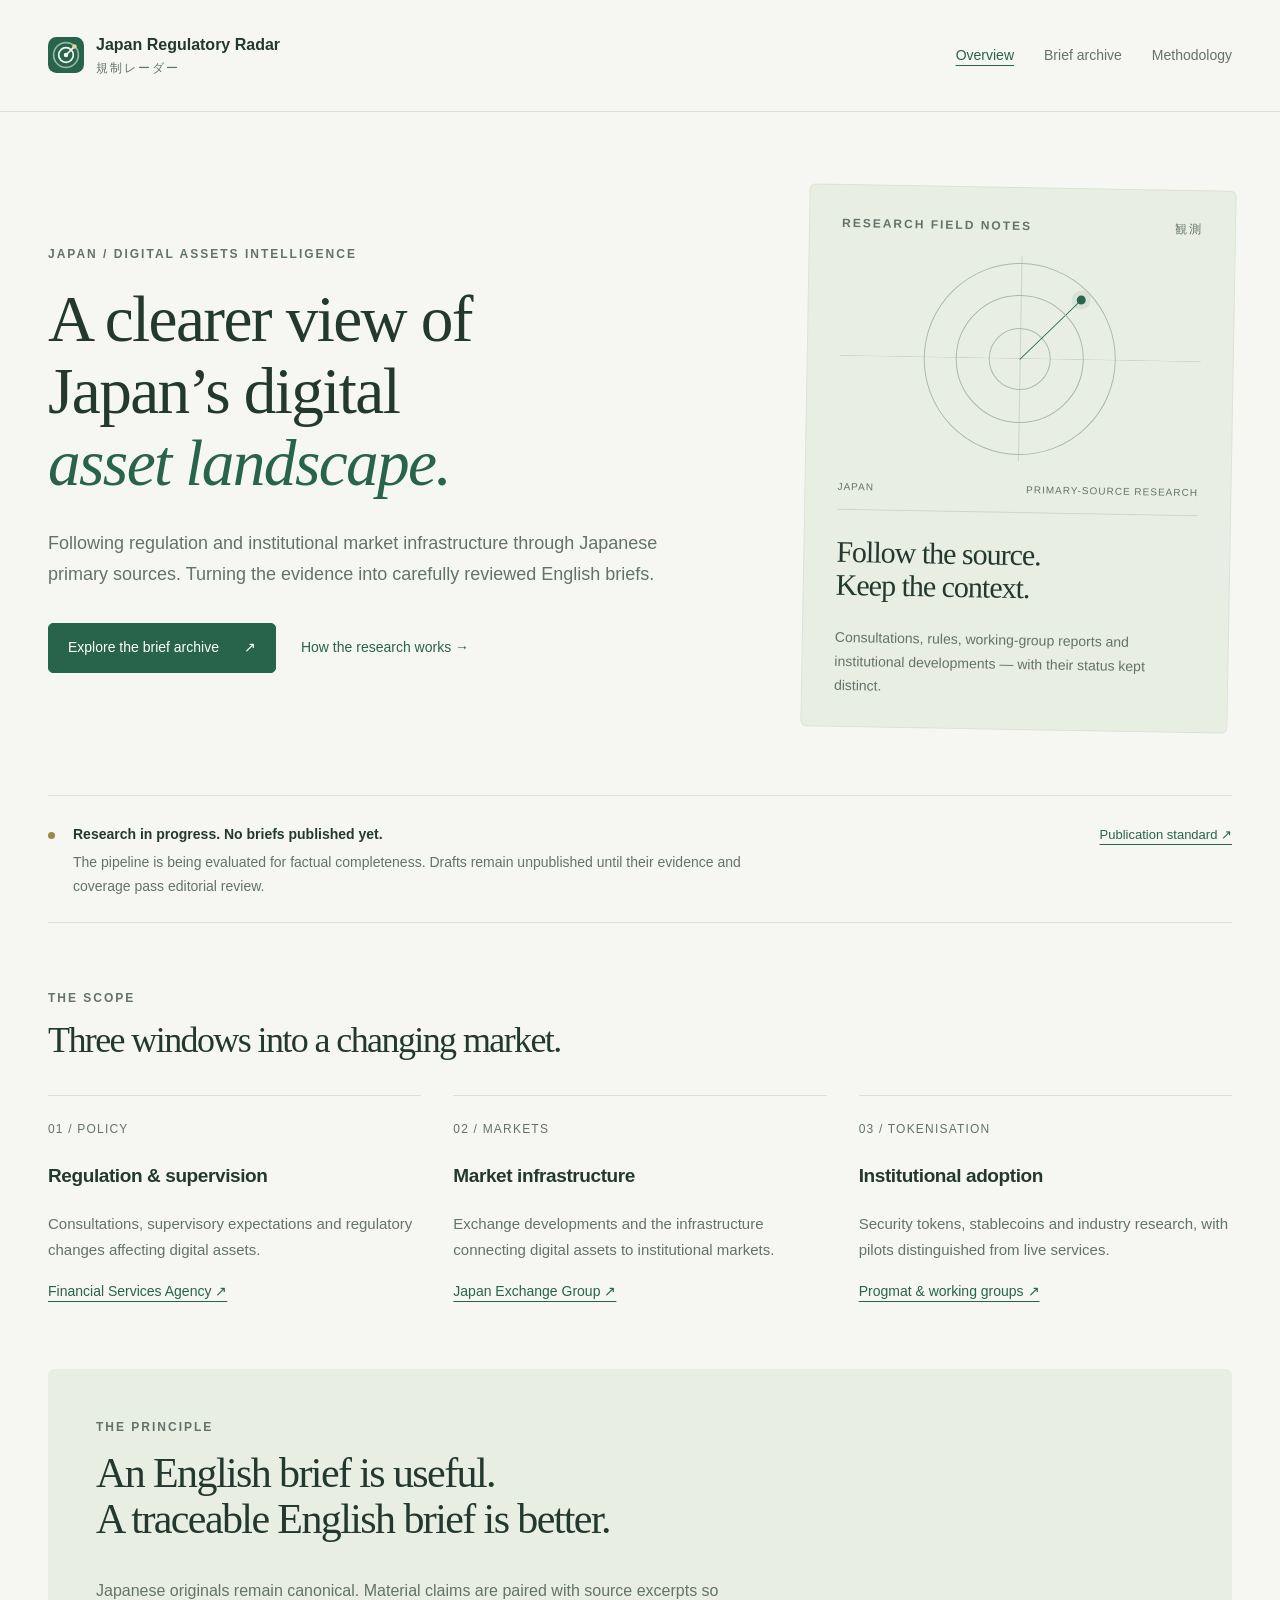
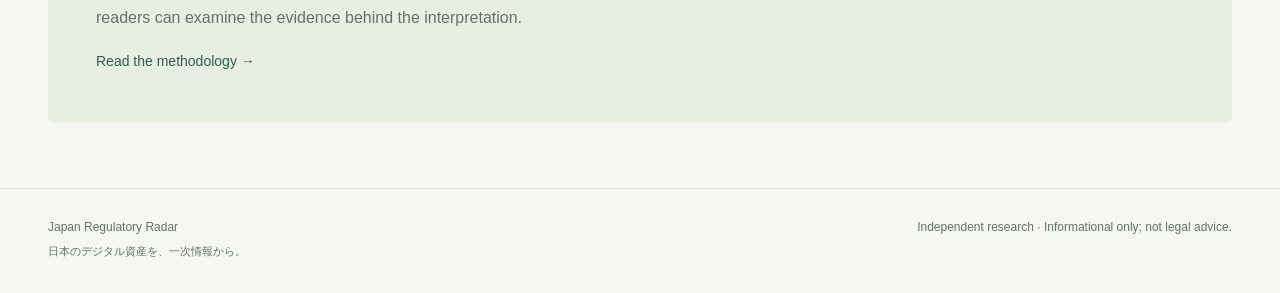
==== index.html @ 0a7ec7ed "Publish Japan Regulatory Radar reading site" ====
<!doctype html>
<html lang="en">
<head>
<meta charset="utf-8"><meta name="viewport" content="width=device-width,initial-scale=1">
<meta name="description" content="Japanese-first research on digital-assets regulation and institutional market infrastructure. English briefs grounded in primary-source evidence.">
<meta name="theme-color" content="#28634c">
<title>Japanese-first digital assets research · Japan Regulatory Radar</title>
<link rel="icon" type="image/svg+xml" href="assets/favicon.svg">
<link rel="stylesheet" href="assets/site.css">
</head>
<body>
<a class="skip" href="#main">Skip to content</a>
<header><a class="brand" href="index.html"><img src="assets/favicon.svg" width="36" height="36" alt=""><span>Japan Regulatory Radar<small>規制レーダー</small></span></a><nav aria-label="Main navigation"><a href="index.html" aria-current="page">Overview</a><a href="archive.html" >Brief archive</a><a href="methodology.html" >Methodology</a></nav></header>
<main id="main">
<section class="hero"><div><p class="eyebrow">Japan / Digital assets intelligence</p><h1>A clearer view of<br>Japan’s digital<br><em>asset landscape.</em></h1><p class="lede">Following regulation and institutional market infrastructure through Japanese primary sources. Turning the evidence into carefully reviewed English briefs.</p><div class="actions"><a class="button" href="archive.html">Explore the brief archive <span aria-hidden="true">↗</span></a><a class="text-link" href="methodology.html">How the research works →</a></div></div><aside class="field-note"><p class="eyebrow">Research field notes <span lang="ja">観測</span></p><div class="radar" aria-hidden="true"><span></span><i></i></div><div class="field-caption"><span>JAPAN</span><span>PRIMARY-SOURCE RESEARCH</span></div><h2>Follow the source.<br>Keep the context.</h2><p>Consultations, rules, working-group reports and institutional developments — with their status kept distinct.</p></aside></section>
<section class="publication-note"><span class="dot"></span><div><strong>Research in progress. No briefs published yet.</strong><p>The pipeline is being evaluated for factual completeness. Drafts remain unpublished until their evidence and coverage pass editorial review.</p></div><a href="methodology.html#review">Publication standard ↗</a></section>
<section class="coverage"><div class="section-title"><p class="eyebrow">The scope</p><h2>Three windows into a changing market.</h2></div><div class="columns"><article><span class="number">01 / POLICY</span><h3>Regulation & supervision</h3><p>Consultations, supervisory expectations and regulatory changes affecting digital assets.</p><a href="https://www.fsa.go.jp/news/index.html" rel="noreferrer">Financial Services Agency ↗</a></article><article><span class="number">02 / MARKETS</span><h3>Market infrastructure</h3><p>Exchange developments and the infrastructure connecting digital assets to institutional markets.</p><a href="https://www.jpx.co.jp/corporate/news/news-releases/static-archives-00.html" rel="noreferrer">Japan Exchange Group ↗</a></article><article><span class="number">03 / TOKENISATION</span><h3>Institutional adoption</h3><p>Security tokens, stablecoins and industry research, with pilots distinguished from live services.</p><a href="https://progmat.co.jp/report/" rel="noreferrer">Progmat & working groups ↗</a></article></div></section>
<section class="closing"><p class="eyebrow">The principle</p><h2>An English brief is useful.<br>A traceable English brief is better.</h2><p>Japanese originals remain canonical. Material claims are paired with source excerpts so readers can examine the evidence behind the interpretation.</p><a class="text-link" href="methodology.html">Read the methodology →</a></section>
</main>
<footer><span>Japan Regulatory Radar <span class="footer-jp" lang="ja">日本のデジタル資産を、一次情報から。</span></span><span>Independent research · Informational only; not legal advice.</span></footer>
</body></html>
---- assets/site.css ----
:root{--ink:#23392f;--muted:#637369;--green:#28634c;--paper:#f6f7f3;--line:#d9e0d5;--serif:Georgia,'Times New Roman',serif}*{box-sizing:border-box}html{scroll-behavior:smooth}body{margin:0;background:var(--paper);color:var(--ink);font:16px/1.7 -apple-system,BlinkMacSystemFont,'Segoe UI',sans-serif}a{color:var(--green);text-underline-offset:5px}a:focus-visible{outline:2px solid var(--green);outline-offset:6px}header,main,footer{max-width:1280px;margin:auto;padding-left:48px;padding-right:48px}header{display:flex;justify-content:space-between;align-items:center;min-height:112px;border-bottom:1px solid var(--line);gap:30px}.brand{display:flex;align-items:center;gap:12px;font-size:16px;font-weight:650;text-decoration:none;color:var(--ink);line-height:1.3}.brand small{display:block;font-size:12px;font-weight:400;letter-spacing:2px;margin-top:5px;color:var(--muted)}nav{display:flex;gap:30px}nav a{font-size:14px;text-decoration:none;color:var(--muted)}nav a[aria-current=page]{color:var(--green);text-decoration:underline}h1,h2,h3,p{margin-top:0}h1,h2{font-family:var(--serif);font-weight:400;letter-spacing:-1.6px;line-height:1.1}h1{font-size:clamp(42px,5.1vw,68px);margin:20px 0 28px}h1 em{color:var(--green);font-weight:400}h2{font-size:36px}h3{font-size:19px;font-weight:550;letter-spacing:-.4px}.eyebrow{font-size:12px;letter-spacing:2px;text-transform:uppercase;color:var(--muted);font-weight:550}.hero{display:grid;grid-template-columns:1.6fr 1fr;gap:75px;padding:75px 0 65px;align-items:center}.lede{font-size:18px;line-height:1.75;color:var(--muted);max-width:620px}.actions{display:flex;align-items:center;gap:25px;margin-top:32px;flex-wrap:wrap}.button{display:inline-flex;gap:25px;padding:12px 19px;border:1px solid var(--green);background:var(--green);color:#fff;text-decoration:none;border-radius:5px;font-size:14px}.button:hover{background:#1e513d}.text-link{font-size:14px;text-decoration:none}.text-link:hover{text-decoration:underline}.secondary{background:transparent;color:var(--green)}.secondary:hover{background:#e7eee3}.field-note{background:#e9eee3;padding:28px 32px;border:1px solid #dce3d4;border-radius:6px;transform:rotate(1deg)}.field-note>.eyebrow{display:flex;justify-content:space-between}.field-note h2{font-size:30px;letter-spacing:-1px;margin-top:25px}.field-note p:last-child{font-size:14px;color:var(--muted);margin:0}.radar{height:205px;position:relative;background:linear-gradient(90deg,transparent 49.7%,#cbd6c3 50%,transparent 50.3%),linear-gradient(transparent 49.7%,#cbd6c3 50%,transparent 50.3%);margin:20px 0}.radar:before,.radar:after,.radar span{content:'';position:absolute;top:50%;left:50%;border:1px solid #aabca1;border-radius:50%;transform:translate(-50%,-50%);width:190px;height:190px}.radar:after{width:126px;height:126px}.radar span{width:62px;height:62px}.radar i{position:absolute;top:50%;left:50%;width:90px;height:1px;background:var(--green);transform-origin:left;transform:rotate(-45deg)}.radar i:after{content:'';position:absolute;right:0;top:-4px;width:9px;height:9px;border-radius:50%;background:var(--green);box-shadow:0 0 0 5px #28634c15}.field-caption{display:flex;justify-content:space-between;font-size:10px;letter-spacing:1px;color:var(--muted);border-bottom:1px solid #cdd8c5;padding-bottom:14px}.publication-note{border-top:1px solid var(--line);border-bottom:1px solid var(--line);padding:24px 0;display:flex;align-items:baseline;gap:18px}.dot{width:7px;height:7px;background:#9f874a;border-radius:50%;flex-shrink:0}.publication-note strong{font-size:14px;font-weight:550}.publication-note p{font-size:14px;color:var(--muted);margin:4px 0 0;max-width:700px}.publication-note a{font-size:13px;white-space:nowrap;margin-left:auto}.coverage{padding:65px 0}.section-title h2{margin-bottom:35px}.columns{display:grid;grid-template-columns:repeat(3,1fr);gap:32px}.columns article{border-top:1px solid var(--line);padding-top:23px}.number{font-size:12px;color:var(--muted);letter-spacing:1.2px;display:block;margin-bottom:20px}.columns p{color:var(--muted);font-size:15px}.columns a{font-size:14px}.closing{background:#e9eee3;border-radius:6px;padding:48px;margin-bottom:65px}.closing h2{font-size:42px}.closing p:not(.eyebrow){max-width:640px;color:var(--muted)}footer{border-top:1px solid var(--line);padding-top:28px;padding-bottom:32px;display:flex;justify-content:space-between;gap:25px;font-size:12px;color:var(--muted)}.footer-jp{display:block;font-size:11px;margin-top:5px}.page-intro{padding:65px 0 40px}.page-intro>.text-link:first-child{display:block;margin-bottom:28px}.page-intro h1{max-width:920px}.empty{margin:0 0 80px;padding:65px 40px;text-align:center;border:1px solid var(--line);border-radius:6px;background:#eef2e9}.empty p:not(.eyebrow){max-width:620px;margin:0 auto 20px;color:var(--muted)}.empty-mark{font-size:48px;color:var(--green);display:block;margin-bottom:20px}.empty .button{margin-top:12px}.method-layout{display:grid;grid-template-columns:240px 1fr;gap:65px;margin-bottom:80px}.method-layout aside{border-top:1px solid var(--line);padding-top:24px}.method-layout nav{display:grid;gap:15px}.prose{max-width:760px;color:var(--ink)}.prose section{padding:30px 0;border-top:1px solid var(--line);scroll-margin-top:25px}.prose h2{font-size:32px}.prose p,.prose li{color:#56665c}.brief{margin-bottom:70px}.brief h2{margin-top:35px}.brief-title{font-size:clamp(36px,4vw,54px)}.citation blockquote{margin:15px 0;padding:15px 20px;background:#edf1e8;border-left:2px solid #94aa86;overflow-wrap:anywhere}.citation-meta{font-size:13px}.brief-list{margin-bottom:70px;max-width:850px}.brief-list article{padding:30px 0;border-top:1px solid var(--line)}.brief-list a{text-decoration:none}.brief-list a:hover{text-decoration:underline}.brief-list h2{font-size:30px}.skip{position:absolute;left:-9999px}.skip:focus{left:15px;top:15px;background:white;padding:10px;z-index:5}@media(max-width:900px){header,main,footer{padding-left:28px;padding-right:28px}.hero{gap:35px}.field-note{padding:24px}.actions{gap:18px}.method-layout{grid-template-columns:190px 1fr;gap:30px}nav{gap:20px}.publication-note{flex-wrap:wrap}.publication-note a{margin-left:25px}}@media(max-width:640px){header{padding-top:22px;padding-bottom:20px;align-items:flex-start;flex-direction:column;gap:22px}header,main,footer{padding-left:22px;padding-right:22px}.hero{grid-template-columns:1fr;padding-top:42px;gap:36px}.hero h1{font-size:48px}.field-note{transform:none;max-width:420px;width:100%;margin:auto}.radar{height:180px}.radar:before{width:165px;height:165px}.columns{grid-template-columns:1fr;gap:30px}.coverage{padding:45px 0}.closing{padding:30px 24px}.closing h2{font-size:34px}.method-layout{grid-template-columns:1fr;gap:20px}.method-layout aside{padding-bottom:15px}.empty{padding:36px 24px}.empty h2{font-size:32px}.page-intro{padding-top:42px}footer{flex-direction:column;gap:18px}.publication-note>div{flex:1;min-width:220px}.publication-note a{margin-left:25px}.lede{font-size:17px}}@media(prefers-reduced-motion:reduce){html{scroll-behavior:auto}}
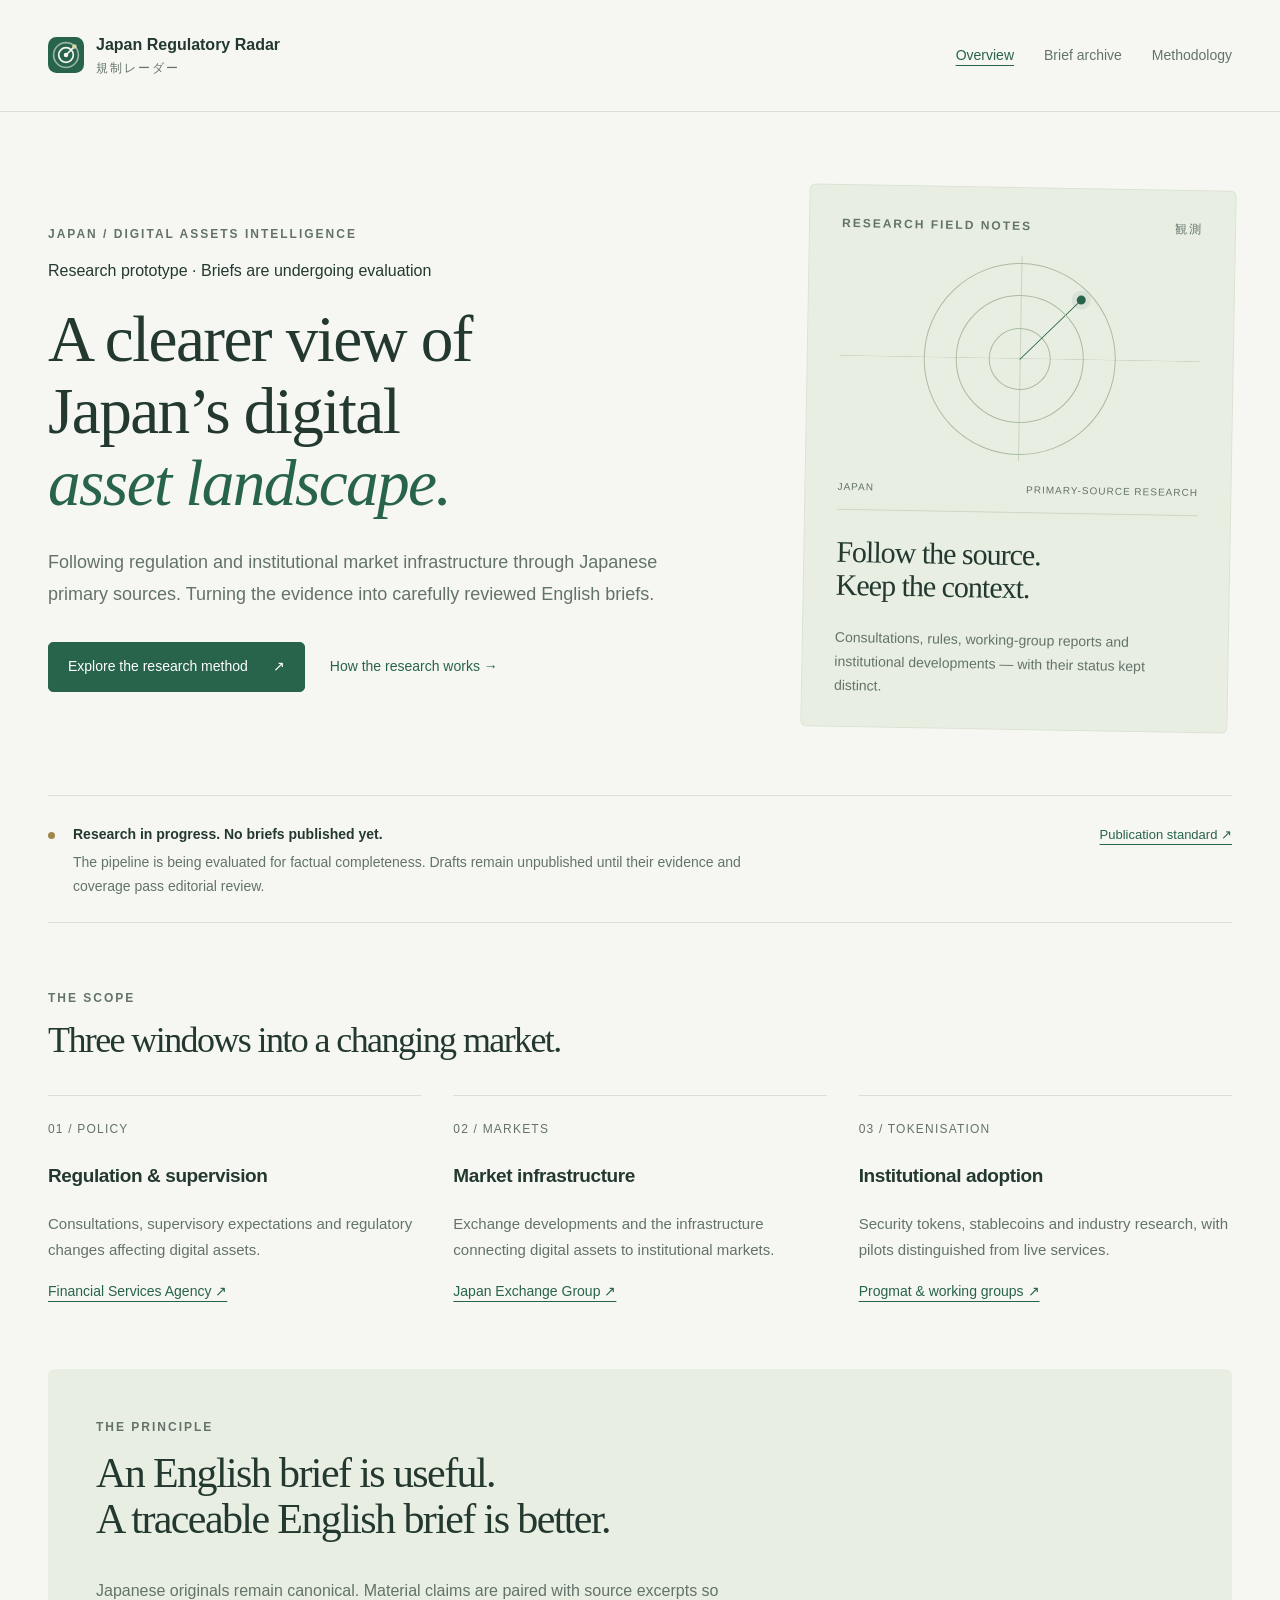
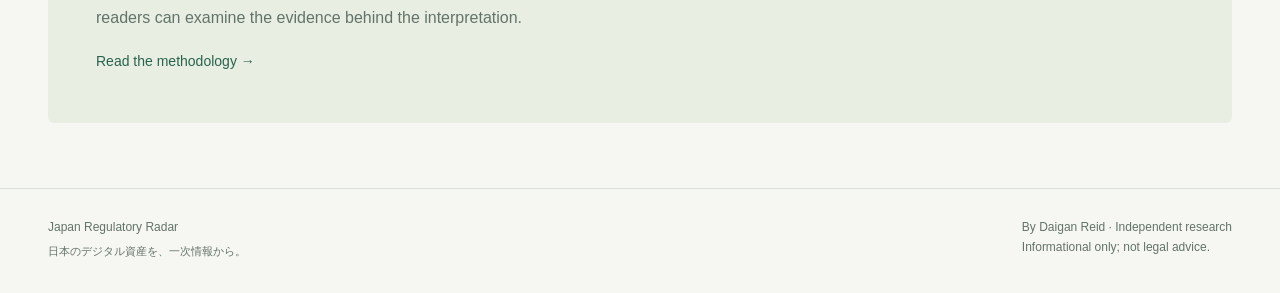
==== commit e92cce1e: "Clarify publication safeguards and research prototype status" ====
--- a/index.html
+++ b/index.html
@@ -12,10 +12,10 @@
 <a class="skip" href="#main">Skip to content</a>
 <header><a class="brand" href="index.html"><img src="assets/favicon.svg" width="36" height="36" alt=""><span>Japan Regulatory Radar<small>規制レーダー</small></span></a><nav aria-label="Main navigation"><a href="index.html" aria-current="page">Overview</a><a href="archive.html" >Brief archive</a><a href="methodology.html" >Methodology</a></nav></header>
 <main id="main">
-<section class="hero"><div><p class="eyebrow">Japan / Digital assets intelligence</p><h1>A clearer view of<br>Japan’s digital<br><em>asset landscape.</em></h1><p class="lede">Following regulation and institutional market infrastructure through Japanese primary sources. Turning the evidence into carefully reviewed English briefs.</p><div class="actions"><a class="button" href="archive.html">Explore the brief archive <span aria-hidden="true">↗</span></a><a class="text-link" href="methodology.html">How the research works →</a></div></div><aside class="field-note"><p class="eyebrow">Research field notes <span lang="ja">観測</span></p><div class="radar" aria-hidden="true"><span></span><i></i></div><div class="field-caption"><span>JAPAN</span><span>PRIMARY-SOURCE RESEARCH</span></div><h2>Follow the source.<br>Keep the context.</h2><p>Consultations, rules, working-group reports and institutional developments — with their status kept distinct.</p></aside></section>
+<section class="hero"><div><p class="eyebrow">Japan / Digital assets intelligence</p><p class="publication-status">Research prototype · Briefs are undergoing evaluation</p><h1>A clearer view of<br>Japan’s digital<br><em>asset landscape.</em></h1><p class="lede">Following regulation and institutional market infrastructure through Japanese primary sources. Turning the evidence into carefully reviewed English briefs.</p><div class="actions"><a class="button" href="methodology.html">Explore the research method <span aria-hidden="true">↗</span></a><a class="text-link" href="methodology.html">How the research works →</a></div></div><aside class="field-note"><p class="eyebrow">Research field notes <span lang="ja">観測</span></p><div class="radar" aria-hidden="true"><span></span><i></i></div><div class="field-caption"><span>JAPAN</span><span>PRIMARY-SOURCE RESEARCH</span></div><h2>Follow the source.<br>Keep the context.</h2><p>Consultations, rules, working-group reports and institutional developments — with their status kept distinct.</p></aside></section>
 <section class="publication-note"><span class="dot"></span><div><strong>Research in progress. No briefs published yet.</strong><p>The pipeline is being evaluated for factual completeness. Drafts remain unpublished until their evidence and coverage pass editorial review.</p></div><a href="methodology.html#review">Publication standard ↗</a></section>
 <section class="coverage"><div class="section-title"><p class="eyebrow">The scope</p><h2>Three windows into a changing market.</h2></div><div class="columns"><article><span class="number">01 / POLICY</span><h3>Regulation & supervision</h3><p>Consultations, supervisory expectations and regulatory changes affecting digital assets.</p><a href="https://www.fsa.go.jp/news/index.html" rel="noreferrer">Financial Services Agency ↗</a></article><article><span class="number">02 / MARKETS</span><h3>Market infrastructure</h3><p>Exchange developments and the infrastructure connecting digital assets to institutional markets.</p><a href="https://www.jpx.co.jp/corporate/news/news-releases/static-archives-00.html" rel="noreferrer">Japan Exchange Group ↗</a></article><article><span class="number">03 / TOKENISATION</span><h3>Institutional adoption</h3><p>Security tokens, stablecoins and industry research, with pilots distinguished from live services.</p><a href="https://progmat.co.jp/report/" rel="noreferrer">Progmat & working groups ↗</a></article></div></section>
 <section class="closing"><p class="eyebrow">The principle</p><h2>An English brief is useful.<br>A traceable English brief is better.</h2><p>Japanese originals remain canonical. Material claims are paired with source excerpts so readers can examine the evidence behind the interpretation.</p><a class="text-link" href="methodology.html">Read the methodology →</a></section>
 </main>
-<footer><span>Japan Regulatory Radar <span class="footer-jp" lang="ja">日本のデジタル資産を、一次情報から。</span></span><span>Independent research · Informational only; not legal advice.</span></footer>
+<footer><span>Japan Regulatory Radar <span class="footer-jp" lang="ja">日本のデジタル資産を、一次情報から。</span></span><span>By Daigan Reid · Independent research<br>Informational only; not legal advice.</span></footer>
 </body></html>
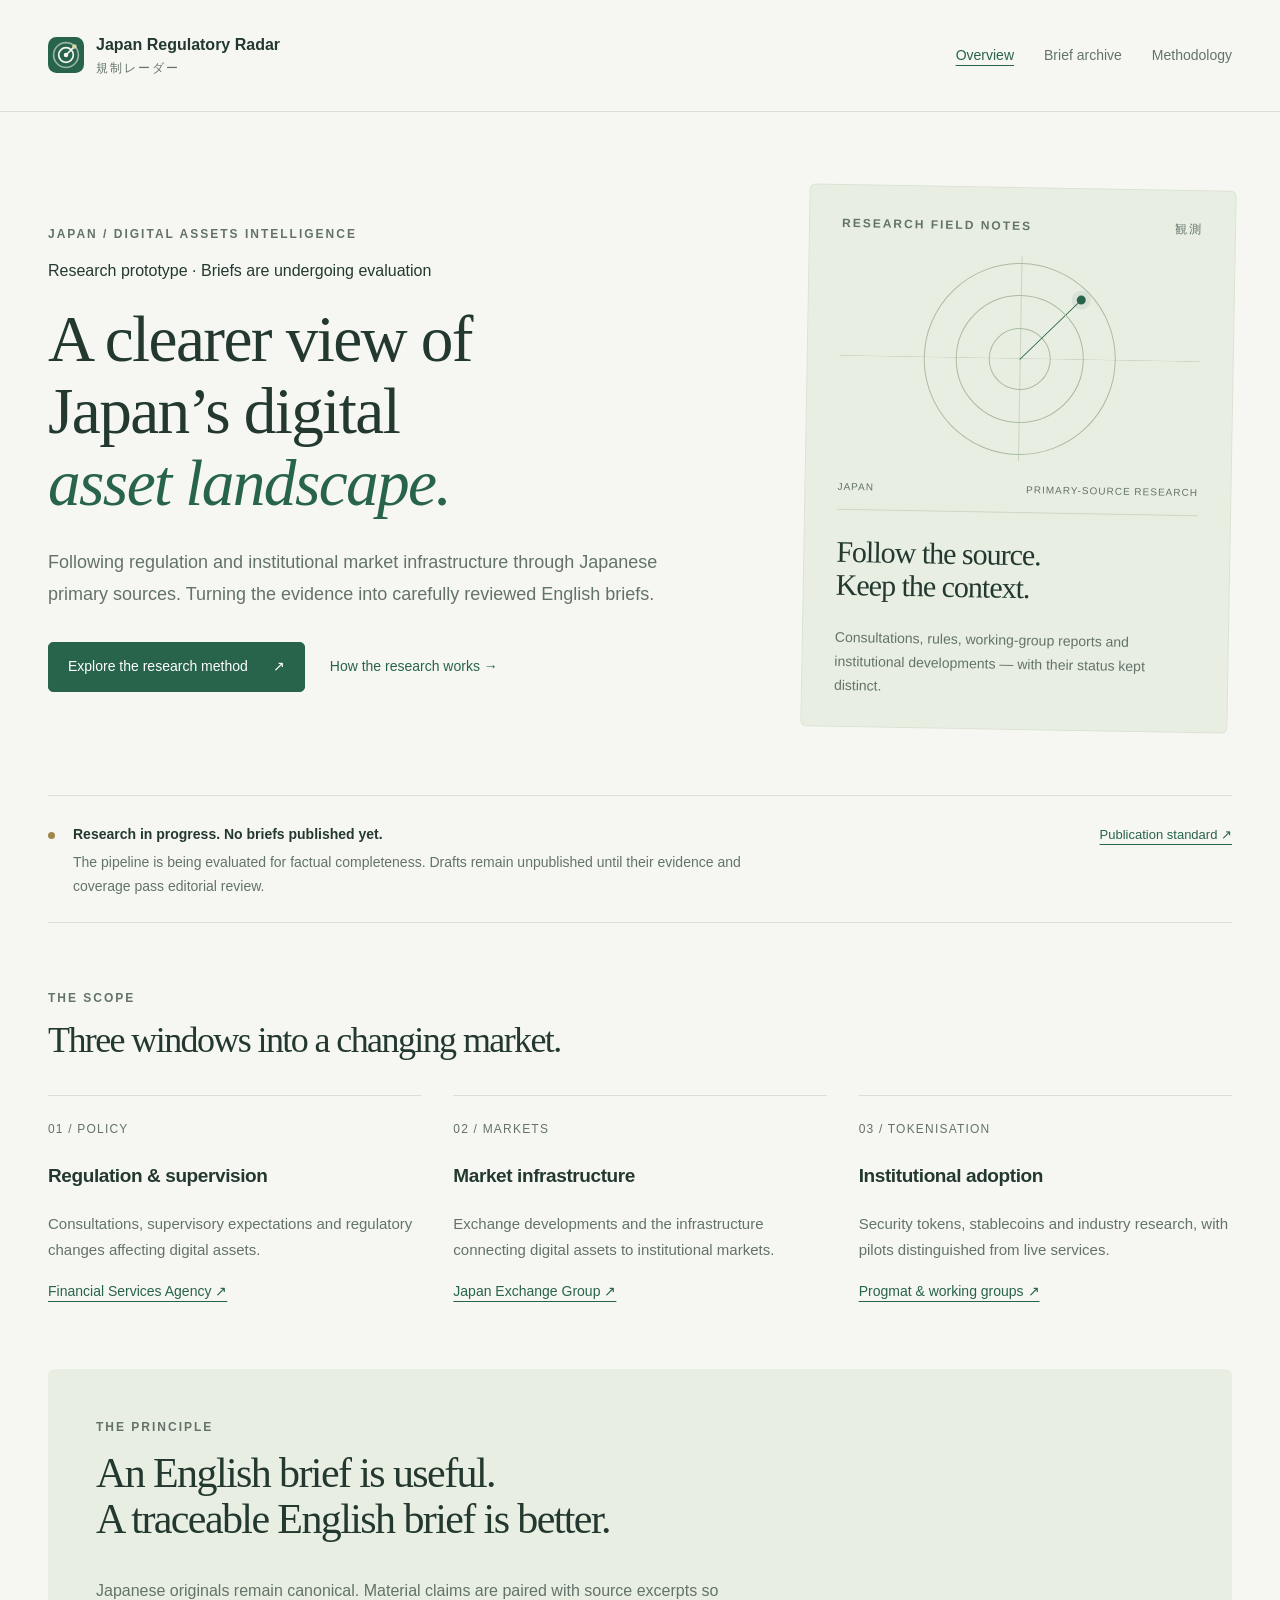
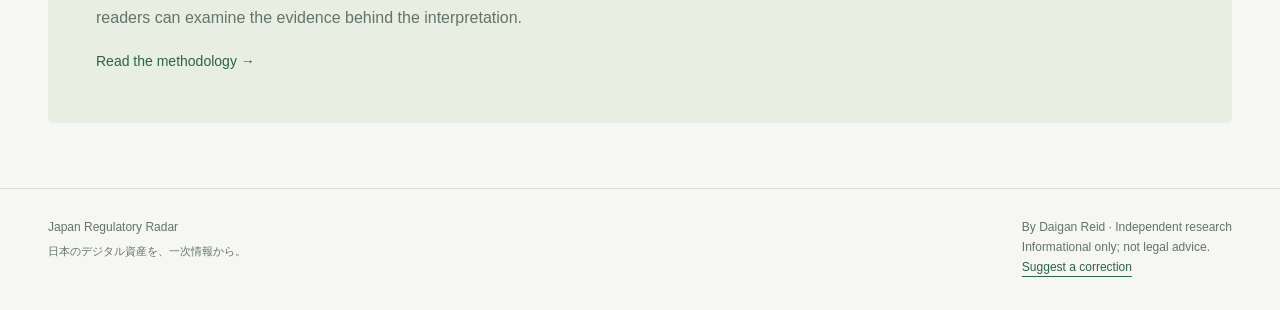
==== commit 6fa5a4d7: "Add a public correction route for readers" ====
--- a/index.html
+++ b/index.html
@@ -17,5 +17,5 @@
 <section class="coverage"><div class="section-title"><p class="eyebrow">The scope</p><h2>Three windows into a changing market.</h2></div><div class="columns"><article><span class="number">01 / POLICY</span><h3>Regulation & supervision</h3><p>Consultations, supervisory expectations and regulatory changes affecting digital assets.</p><a href="https://www.fsa.go.jp/news/index.html" rel="noreferrer">Financial Services Agency ↗</a></article><article><span class="number">02 / MARKETS</span><h3>Market infrastructure</h3><p>Exchange developments and the infrastructure connecting digital assets to institutional markets.</p><a href="https://www.jpx.co.jp/corporate/news/news-releases/static-archives-00.html" rel="noreferrer">Japan Exchange Group ↗</a></article><article><span class="number">03 / TOKENISATION</span><h3>Institutional adoption</h3><p>Security tokens, stablecoins and industry research, with pilots distinguished from live services.</p><a href="https://progmat.co.jp/report/" rel="noreferrer">Progmat & working groups ↗</a></article></div></section>
 <section class="closing"><p class="eyebrow">The principle</p><h2>An English brief is useful.<br>A traceable English brief is better.</h2><p>Japanese originals remain canonical. Material claims are paired with source excerpts so readers can examine the evidence behind the interpretation.</p><a class="text-link" href="methodology.html">Read the methodology →</a></section>
 </main>
-<footer><span>Japan Regulatory Radar <span class="footer-jp" lang="ja">日本のデジタル資産を、一次情報から。</span></span><span>By Daigan Reid · Independent research<br>Informational only; not legal advice.</span></footer>
+<footer><span>Japan Regulatory Radar <span class="footer-jp" lang="ja">日本のデジタル資産を、一次情報から。</span></span><span>By Daigan Reid · Independent research<br>Informational only; not legal advice.<br><a href="https://github.com/daignrd/japan-regulatory-radar-site/issues/new" rel="noreferrer">Suggest a correction</a></span></footer>
 </body></html>
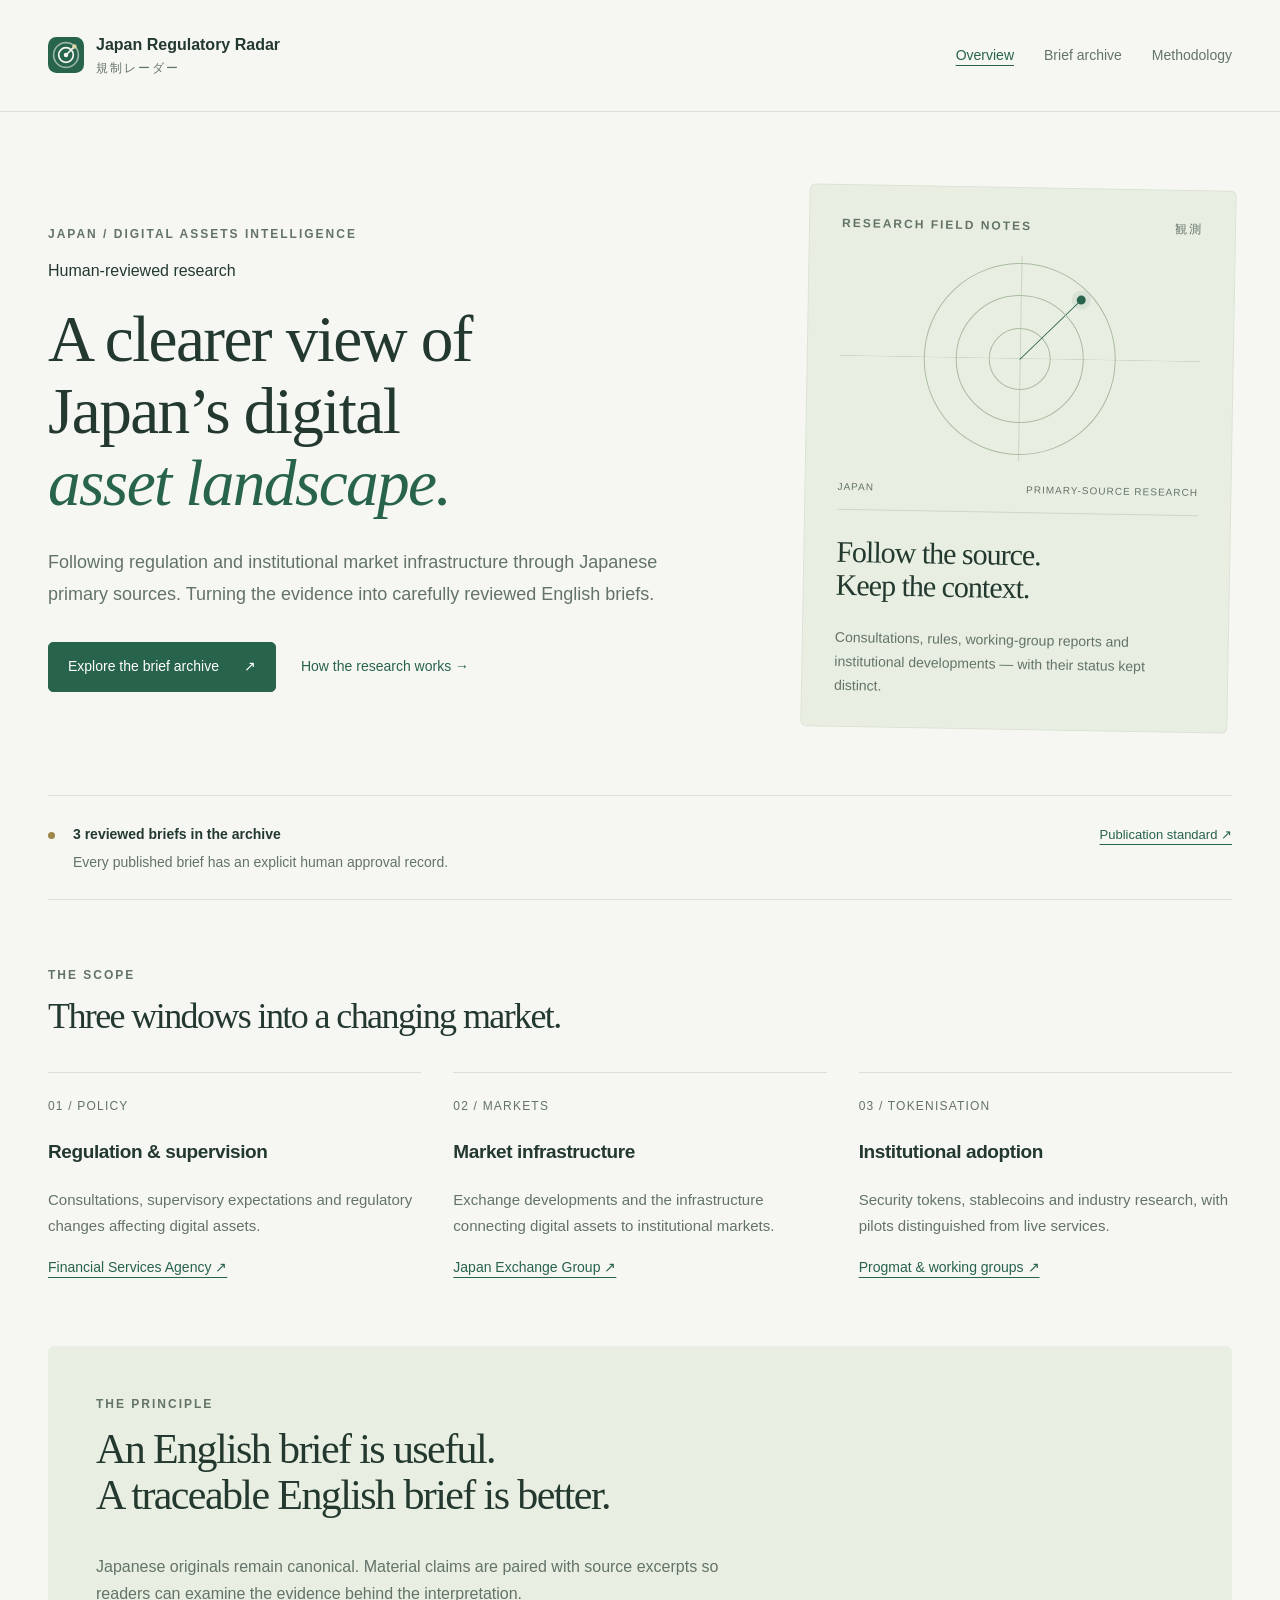
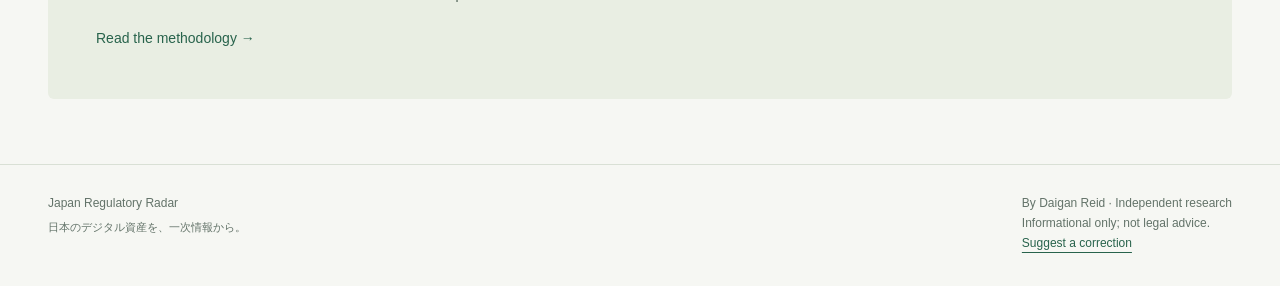
==== commit 5b0fd0b6: "feat(issue-1): publish first issue with 3 reviewed digital asset briefs" ====
--- a/index.html
+++ b/index.html
@@ -12,8 +12,8 @@
 <a class="skip" href="#main">Skip to content</a>
 <header><a class="brand" href="index.html"><img src="assets/favicon.svg" width="36" height="36" alt=""><span>Japan Regulatory Radar<small>規制レーダー</small></span></a><nav aria-label="Main navigation"><a href="index.html" aria-current="page">Overview</a><a href="archive.html" >Brief archive</a><a href="methodology.html" >Methodology</a></nav></header>
 <main id="main">
-<section class="hero"><div><p class="eyebrow">Japan / Digital assets intelligence</p><p class="publication-status">Research prototype · Briefs are undergoing evaluation</p><h1>A clearer view of<br>Japan’s digital<br><em>asset landscape.</em></h1><p class="lede">Following regulation and institutional market infrastructure through Japanese primary sources. Turning the evidence into carefully reviewed English briefs.</p><div class="actions"><a class="button" href="methodology.html">Explore the research method <span aria-hidden="true">↗</span></a><a class="text-link" href="methodology.html">How the research works →</a></div></div><aside class="field-note"><p class="eyebrow">Research field notes <span lang="ja">観測</span></p><div class="radar" aria-hidden="true"><span></span><i></i></div><div class="field-caption"><span>JAPAN</span><span>PRIMARY-SOURCE RESEARCH</span></div><h2>Follow the source.<br>Keep the context.</h2><p>Consultations, rules, working-group reports and institutional developments — with their status kept distinct.</p></aside></section>
-<section class="publication-note"><span class="dot"></span><div><strong>Research in progress. No briefs published yet.</strong><p>The pipeline is being evaluated for factual completeness. Drafts remain unpublished until their evidence and coverage pass editorial review.</p></div><a href="methodology.html#review">Publication standard ↗</a></section>
+<section class="hero"><div><p class="eyebrow">Japan / Digital assets intelligence</p><p class="publication-status">Human-reviewed research</p><h1>A clearer view of<br>Japan’s digital<br><em>asset landscape.</em></h1><p class="lede">Following regulation and institutional market infrastructure through Japanese primary sources. Turning the evidence into carefully reviewed English briefs.</p><div class="actions"><a class="button" href="archive.html">Explore the brief archive <span aria-hidden="true">↗</span></a><a class="text-link" href="methodology.html">How the research works →</a></div></div><aside class="field-note"><p class="eyebrow">Research field notes <span lang="ja">観測</span></p><div class="radar" aria-hidden="true"><span></span><i></i></div><div class="field-caption"><span>JAPAN</span><span>PRIMARY-SOURCE RESEARCH</span></div><h2>Follow the source.<br>Keep the context.</h2><p>Consultations, rules, working-group reports and institutional developments — with their status kept distinct.</p></aside></section>
+<section class="publication-note"><span class="dot"></span><div><strong>3 reviewed briefs in the archive</strong><p>Every published brief has an explicit human approval record.</p></div><a href="methodology.html#review">Publication standard ↗</a></section>
 <section class="coverage"><div class="section-title"><p class="eyebrow">The scope</p><h2>Three windows into a changing market.</h2></div><div class="columns"><article><span class="number">01 / POLICY</span><h3>Regulation & supervision</h3><p>Consultations, supervisory expectations and regulatory changes affecting digital assets.</p><a href="https://www.fsa.go.jp/news/index.html" rel="noreferrer">Financial Services Agency ↗</a></article><article><span class="number">02 / MARKETS</span><h3>Market infrastructure</h3><p>Exchange developments and the infrastructure connecting digital assets to institutional markets.</p><a href="https://www.jpx.co.jp/corporate/news/news-releases/static-archives-00.html" rel="noreferrer">Japan Exchange Group ↗</a></article><article><span class="number">03 / TOKENISATION</span><h3>Institutional adoption</h3><p>Security tokens, stablecoins and industry research, with pilots distinguished from live services.</p><a href="https://progmat.co.jp/report/" rel="noreferrer">Progmat & working groups ↗</a></article></div></section>
 <section class="closing"><p class="eyebrow">The principle</p><h2>An English brief is useful.<br>A traceable English brief is better.</h2><p>Japanese originals remain canonical. Material claims are paired with source excerpts so readers can examine the evidence behind the interpretation.</p><a class="text-link" href="methodology.html">Read the methodology →</a></section>
 </main>
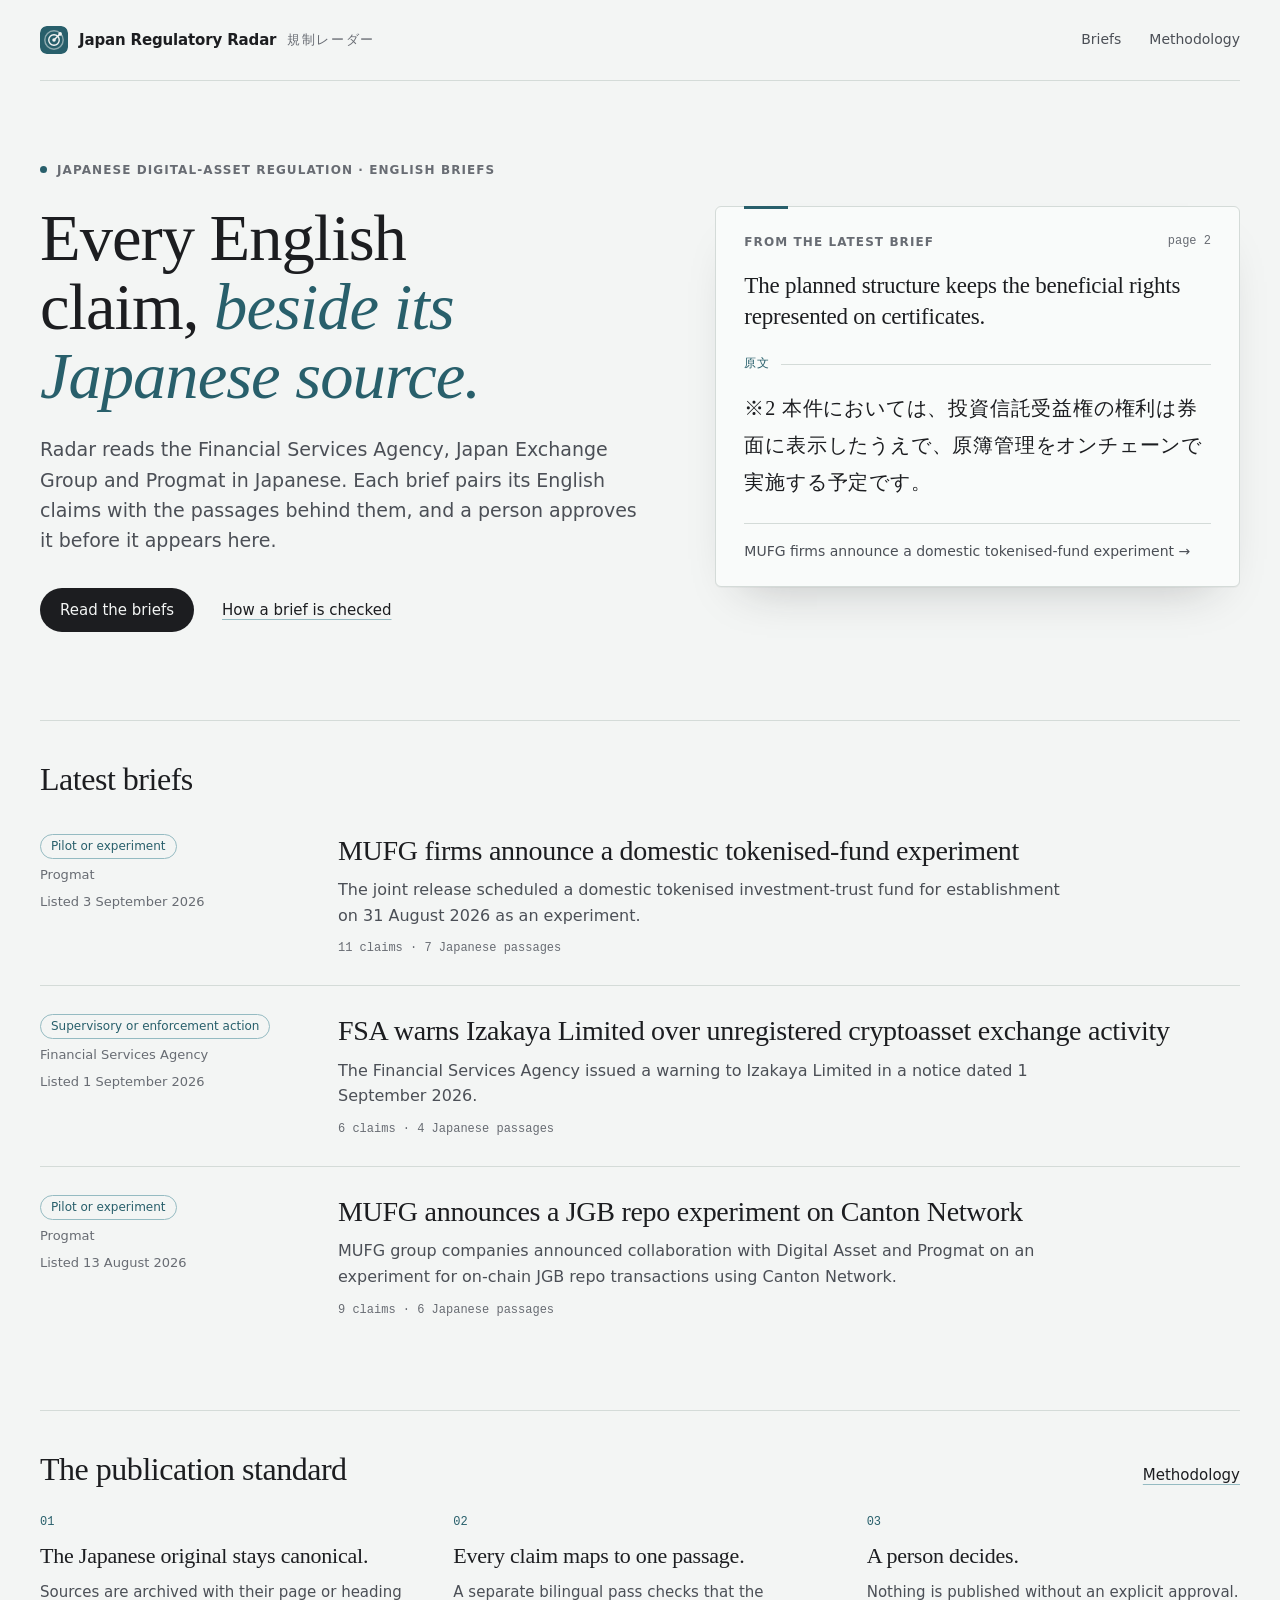
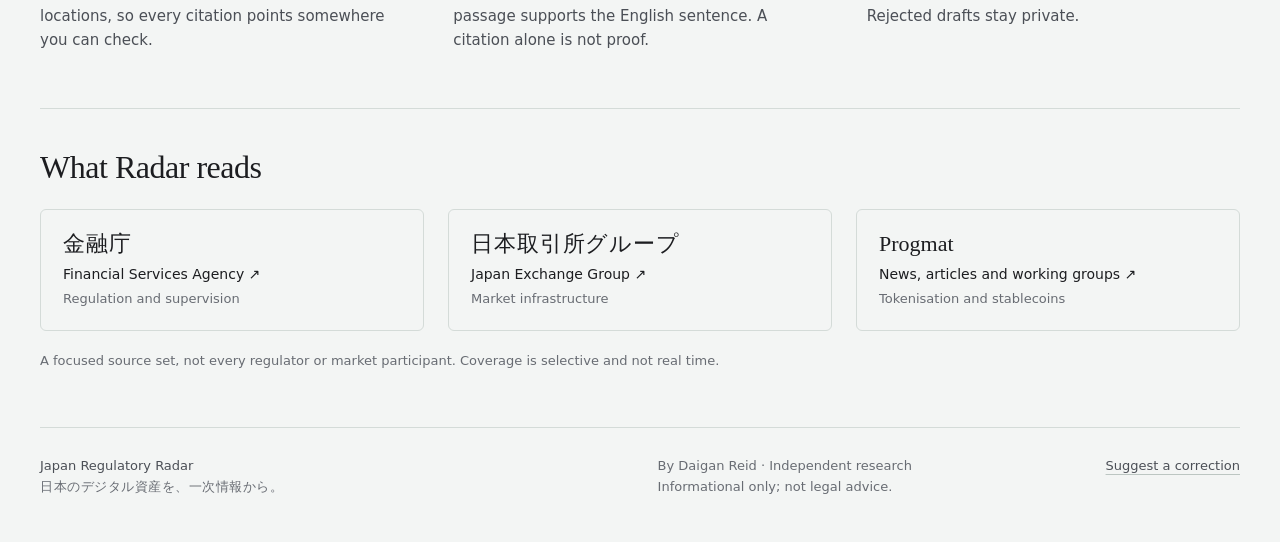
==== commit a49893fc: "Redesign the reading site around claim-to-source evidence Brief pages now set each English claim bes" ====
--- a/index.html
+++ b/index.html
@@ -2,20 +2,95 @@
 <html lang="en">
 <head>
 <meta charset="utf-8"><meta name="viewport" content="width=device-width,initial-scale=1">
-<meta name="description" content="Japanese-first research on digital-assets regulation and institutional market infrastructure. English briefs grounded in primary-source evidence.">
-<meta name="theme-color" content="#28634c">
-<title>Japanese-first digital assets research · Japan Regulatory Radar</title>
+<meta name="description" content="English briefs on Japanese digital-asset regulation and market infrastructure. Every claim is paired with the Japanese passage behind it, and a person approves each brief before it is published.">
+<meta name="color-scheme" content="light dark">
+<meta name="theme-color" content="#f3f5f4" media="(prefers-color-scheme: light)">
+<meta name="theme-color" content="#111516" media="(prefers-color-scheme: dark)">
+<title>Japanese digital-asset policy in English · Japan Regulatory Radar</title>
 <link rel="icon" type="image/svg+xml" href="assets/favicon.svg">
 <link rel="stylesheet" href="assets/site.css">
+<script src="assets/site.js" defer></script>
 </head>
-<body>
+<body class="page-home">
 <a class="skip" href="#main">Skip to content</a>
-<header><a class="brand" href="index.html"><img src="assets/favicon.svg" width="36" height="36" alt=""><span>Japan Regulatory Radar<small>規制レーダー</small></span></a><nav aria-label="Main navigation"><a href="index.html" aria-current="page">Overview</a><a href="archive.html" >Brief archive</a><a href="methodology.html" >Methodology</a></nav></header>
+<header class="masthead">
+<a class="brand" href="index.html" aria-current="page"><img src="assets/favicon.svg" width="28" height="28" alt=""><span class="brand-name">Japan Regulatory Radar</span><span class="brand-ja" lang="ja">規制レーダー</span></a>
+<nav aria-label="Main navigation"><a href="archive.html">Briefs</a><a href="methodology.html">Methodology</a></nav>
+</header>
 <main id="main">
-<section class="hero"><div><p class="eyebrow">Japan / Digital assets intelligence</p><p class="publication-status">Human-reviewed research</p><h1>A clearer view of<br>Japan’s digital<br><em>asset landscape.</em></h1><p class="lede">Following regulation and institutional market infrastructure through Japanese primary sources. Turning the evidence into carefully reviewed English briefs.</p><div class="actions"><a class="button" href="archive.html">Explore the brief archive <span aria-hidden="true">↗</span></a><a class="text-link" href="methodology.html">How the research works →</a></div></div><aside class="field-note"><p class="eyebrow">Research field notes <span lang="ja">観測</span></p><div class="radar" aria-hidden="true"><span></span><i></i></div><div class="field-caption"><span>JAPAN</span><span>PRIMARY-SOURCE RESEARCH</span></div><h2>Follow the source.<br>Keep the context.</h2><p>Consultations, rules, working-group reports and institutional developments — with their status kept distinct.</p></aside></section>
-<section class="publication-note"><span class="dot"></span><div><strong>3 reviewed briefs in the archive</strong><p>Every published brief has an explicit human approval record.</p></div><a href="methodology.html#review">Publication standard ↗</a></section>
-<section class="coverage"><div class="section-title"><p class="eyebrow">The scope</p><h2>Three windows into a changing market.</h2></div><div class="columns"><article><span class="number">01 / POLICY</span><h3>Regulation & supervision</h3><p>Consultations, supervisory expectations and regulatory changes affecting digital assets.</p><a href="https://www.fsa.go.jp/news/index.html" rel="noreferrer">Financial Services Agency ↗</a></article><article><span class="number">02 / MARKETS</span><h3>Market infrastructure</h3><p>Exchange developments and the infrastructure connecting digital assets to institutional markets.</p><a href="https://www.jpx.co.jp/corporate/news/news-releases/static-archives-00.html" rel="noreferrer">Japan Exchange Group ↗</a></article><article><span class="number">03 / TOKENISATION</span><h3>Institutional adoption</h3><p>Security tokens, stablecoins and industry research, with pilots distinguished from live services.</p><a href="https://progmat.co.jp/report/" rel="noreferrer">Progmat & working groups ↗</a></article></div></section>
-<section class="closing"><p class="eyebrow">The principle</p><h2>An English brief is useful.<br>A traceable English brief is better.</h2><p>Japanese originals remain canonical. Material claims are paired with source excerpts so readers can examine the evidence behind the interpretation.</p><a class="text-link" href="methodology.html">Read the methodology →</a></section>
+<section class="hero">
+<div class="hero-copy">
+<p class="kicker">Japanese digital-asset regulation · English briefs</p>
+<h1>Every English claim, <em>beside its Japanese source.</em></h1>
+<p class="lede">Radar reads the Financial Services Agency, Japan Exchange Group and Progmat in Japanese. Each brief pairs its English claims with the passages behind them, and a person approves it before it appears here.</p>
+<div class="actions"><a class="button" href="archive.html">Read the briefs</a><a class="text-link" href="methodology.html#review">How a brief is checked</a></div>
+</div>
+
+<figure class="slip">
+<figcaption class="slip-head"><span>From the latest brief</span><span class="locator">page 2</span></figcaption>
+<p class="slip-en">The planned structure keeps the beneficial rights represented on certificates.</p>
+<p class="slip-rule" aria-hidden="true"><span lang="ja">原文</span></p>
+<blockquote class="slip-ja" lang="ja" cite="https://progmat.co.jp/wp-content/uploads/2026/08/20260828_%E3%83%97%E3%83%AC%E3%82%B9%E3%83%AA%E3%83%AA%E3%83%BC%E3%82%B9_%E3%80%8C%E6%9C%AC%E9%82%A6%E5%88%9D%E3%81%AE%E5%9B%BD%E5%86%85%E7%B1%8D%E3%83%88%E3%83%BC%E3%82%AF%E3%83%B3%E5%8C%96%E6%8A%95%E8%B3%87%E4%BF%A1%E8%A8%97%E3%81%AE%E8%A8%AD%E5%AE%9A%E3%83%BB%E5%AE%9F%E9%81%8B%E7%94%A8%E7%92%B0%E5%A2%83%E3%81%AB%E3%81%8A%E3%81%91%E3%82%8B%E5%AE%9F%E8%A8%BC%E5%AE%9F%E9%A8%93%E3%81%AE%E9%96%8B%E5%A7%8B%E3%80%8D.pdf">※2 本件においては、投資信託受益権の権利は券面に表示したうえで、原簿管理をオンチェーンで実施する予定です。</blockquote>
+<a class="slip-link" href="briefs/4cf32882f47d763328ef.html#p4">MUFG firms announce a domestic tokenised-fund experiment <span aria-hidden="true">→</span></a>
+</figure>
+
+</section>
+
+<section class="latest" aria-labelledby="latest-title">
+<div class="section-head"><h2 id="latest-title">Latest briefs</h2></div>
+<div class="brief-rows">
+<article class="brief-row">
+<p class="row-meta"><span class="status">Pilot or experiment</span><span>Progmat</span><span>Listed <time datetime="2026-09-03">3 September 2026</time></span></p>
+<div class="row-body">
+<h3><a href="briefs/4cf32882f47d763328ef.html">MUFG firms announce a domestic tokenised-fund experiment</a></h3>
+<p>The joint release scheduled a domestic tokenised investment-trust fund for establishment on 31 August 2026 as an experiment.</p>
+<p class="row-count">11 claims · 7 Japanese passages</p>
+</div>
+</article>
+
+<article class="brief-row">
+<p class="row-meta"><span class="status">Supervisory or enforcement action</span><span>Financial Services Agency</span><span>Listed <time datetime="2026-09-01">1 September 2026</time></span></p>
+<div class="row-body">
+<h3><a href="briefs/2587db9b5eb50061c0d2.html">FSA warns Izakaya Limited over unregistered cryptoasset exchange activity</a></h3>
+<p>The Financial Services Agency issued a warning to Izakaya Limited in a notice dated 1 September 2026.</p>
+<p class="row-count">6 claims · 4 Japanese passages</p>
+</div>
+</article>
+
+<article class="brief-row">
+<p class="row-meta"><span class="status">Pilot or experiment</span><span>Progmat</span><span>Listed <time datetime="2026-08-13">13 August 2026</time></span></p>
+<div class="row-body">
+<h3><a href="briefs/12789b319290f7abd113.html">MUFG announces a JGB repo experiment on Canton Network</a></h3>
+<p>MUFG group companies announced collaboration with Digital Asset and Progmat on an experiment for on-chain JGB repo transactions using Canton Network.</p>
+<p class="row-count">9 claims · 6 Japanese passages</p>
+</div>
+</article>
+</div>
+
+</section>
+
+<section class="standard" aria-labelledby="standard-title">
+<div class="section-head"><h2 id="standard-title">The publication standard</h2><a class="text-link" href="methodology.html">Methodology</a></div>
+<ol>
+<li><span class="step">01</span><h3>The Japanese original stays canonical.</h3><p>Sources are archived with their page or heading locations, so every citation points somewhere you can check.</p></li>
+<li><span class="step">02</span><h3>Every claim maps to one passage.</h3><p>A separate bilingual pass checks that the passage supports the English sentence. A citation alone is not proof.</p></li>
+<li><span class="step">03</span><h3>A person decides.</h3><p>Nothing is published without an explicit approval. Rejected drafts stay private.</p></li>
+</ol>
+</section>
+
+<section class="sources" aria-labelledby="sources-title">
+<div class="section-head"><h2 id="sources-title">What Radar reads</h2></div>
+<ul>
+<li><a href="https://www.fsa.go.jp/news/index.html" rel="noreferrer"><span class="source-ja" lang="ja">金融庁</span><span class="source-en">Financial Services Agency ↗</span><span class="source-note">Regulation and supervision</span></a></li>
+<li><a href="https://www.jpx.co.jp/corporate/news/news-releases/static-archives-00.html" rel="noreferrer"><span class="source-ja" lang="ja">日本取引所グループ</span><span class="source-en">Japan Exchange Group ↗</span><span class="source-note">Market infrastructure</span></a></li>
+<li><a href="https://progmat.co.jp/report/" rel="noreferrer"><span class="source-ja">Progmat</span><span class="source-en">News, articles and working groups ↗</span><span class="source-note">Tokenisation and stablecoins</span></a></li>
+</ul>
+<p class="fine">A focused source set, not every regulator or market participant. Coverage is selective and not real time.</p>
+</section>
 </main>
-<footer><span>Japan Regulatory Radar <span class="footer-jp" lang="ja">日本のデジタル資産を、一次情報から。</span></span><span>By Daigan Reid · Independent research<br>Informational only; not legal advice.<br><a href="https://github.com/daignrd/japan-regulatory-radar-site/issues/new" rel="noreferrer">Suggest a correction</a></span></footer>
+<footer class="colophon">
+<p class="colophon-name">Japan Regulatory Radar <span lang="ja">日本のデジタル資産を、一次情報から。</span></p>
+<p>By Daigan Reid · Independent research<br>Informational only; not legal advice.</p>
+<p><a href="https://github.com/daignrd/japan-regulatory-radar-site/issues/new" rel="noreferrer">Suggest a correction</a></p>
+</footer>
 </body></html>
--- a/assets/site.css
+++ b/assets/site.css
@@ -1 +1,477 @@
-:root{--ink:#23392f;--muted:#637369;--green:#28634c;--paper:#f6f7f3;--line:#d9e0d5;--serif:Georgia,'Times New Roman',serif}*{box-sizing:border-box}html{scroll-behavior:smooth}body{margin:0;background:var(--paper);color:var(--ink);font:16px/1.7 -apple-system,BlinkMacSystemFont,'Segoe UI',sans-serif}a{color:var(--green);text-underline-offset:5px}a:focus-visible{outline:2px solid var(--green);outline-offset:6px}header,main,footer{max-width:1280px;margin:auto;padding-left:48px;padding-right:48px}header{display:flex;justify-content:space-between;align-items:center;min-height:112px;border-bottom:1px solid var(--line);gap:30px}.brand{display:flex;align-items:center;gap:12px;font-size:16px;font-weight:650;text-decoration:none;color:var(--ink);line-height:1.3}.brand small{display:block;font-size:12px;font-weight:400;letter-spacing:2px;margin-top:5px;color:var(--muted)}nav{display:flex;gap:30px}nav a{font-size:14px;text-decoration:none;color:var(--muted)}nav a[aria-current=page]{color:var(--green);text-decoration:underline}h1,h2,h3,p{margin-top:0}h1,h2{font-family:var(--serif);font-weight:400;letter-spacing:-1.6px;line-height:1.1}h1{font-size:clamp(42px,5.1vw,68px);margin:20px 0 28px}h1 em{color:var(--green);font-weight:400}h2{font-size:36px}h3{font-size:19px;font-weight:550;letter-spacing:-.4px}.eyebrow{font-size:12px;letter-spacing:2px;text-transform:uppercase;color:var(--muted);font-weight:550}.hero{display:grid;grid-template-columns:1.6fr 1fr;gap:75px;padding:75px 0 65px;align-items:center}.lede{font-size:18px;line-height:1.75;color:var(--muted);max-width:620px}.actions{display:flex;align-items:center;gap:25px;margin-top:32px;flex-wrap:wrap}.button{display:inline-flex;gap:25px;padding:12px 19px;border:1px solid var(--green);background:var(--green);color:#fff;text-decoration:none;border-radius:5px;font-size:14px}.button:hover{background:#1e513d}.text-link{font-size:14px;text-decoration:none}.text-link:hover{text-decoration:underline}.secondary{background:transparent;color:var(--green)}.secondary:hover{background:#e7eee3}.field-note{background:#e9eee3;padding:28px 32px;border:1px solid #dce3d4;border-radius:6px;transform:rotate(1deg)}.field-note>.eyebrow{display:flex;justify-content:space-between}.field-note h2{font-size:30px;letter-spacing:-1px;margin-top:25px}.field-note p:last-child{font-size:14px;color:var(--muted);margin:0}.radar{height:205px;position:relative;background:linear-gradient(90deg,transparent 49.7%,#cbd6c3 50%,transparent 50.3%),linear-gradient(transparent 49.7%,#cbd6c3 50%,transparent 50.3%);margin:20px 0}.radar:before,.radar:after,.radar span{content:'';position:absolute;top:50%;left:50%;border:1px solid #aabca1;border-radius:50%;transform:translate(-50%,-50%);width:190px;height:190px}.radar:after{width:126px;height:126px}.radar span{width:62px;height:62px}.radar i{position:absolute;top:50%;left:50%;width:90px;height:1px;background:var(--green);transform-origin:left;transform:rotate(-45deg)}.radar i:after{content:'';position:absolute;right:0;top:-4px;width:9px;height:9px;border-radius:50%;background:var(--green);box-shadow:0 0 0 5px #28634c15}.field-caption{display:flex;justify-content:space-between;font-size:10px;letter-spacing:1px;color:var(--muted);border-bottom:1px solid #cdd8c5;padding-bottom:14px}.publication-note{border-top:1px solid var(--line);border-bottom:1px solid var(--line);padding:24px 0;display:flex;align-items:baseline;gap:18px}.dot{width:7px;height:7px;background:#9f874a;border-radius:50%;flex-shrink:0}.publication-note strong{font-size:14px;font-weight:550}.publication-note p{font-size:14px;color:var(--muted);margin:4px 0 0;max-width:700px}.publication-note a{font-size:13px;white-space:nowrap;margin-left:auto}.coverage{padding:65px 0}.section-title h2{margin-bottom:35px}.columns{display:grid;grid-template-columns:repeat(3,1fr);gap:32px}.columns article{border-top:1px solid var(--line);padding-top:23px}.number{font-size:12px;color:var(--muted);letter-spacing:1.2px;display:block;margin-bottom:20px}.columns p{color:var(--muted);font-size:15px}.columns a{font-size:14px}.closing{background:#e9eee3;border-radius:6px;padding:48px;margin-bottom:65px}.closing h2{font-size:42px}.closing p:not(.eyebrow){max-width:640px;color:var(--muted)}footer{border-top:1px solid var(--line);padding-top:28px;padding-bottom:32px;display:flex;justify-content:space-between;gap:25px;font-size:12px;color:var(--muted)}.footer-jp{display:block;font-size:11px;margin-top:5px}.page-intro{padding:65px 0 40px}.page-intro>.text-link:first-child{display:block;margin-bottom:28px}.page-intro h1{max-width:920px}.empty{margin:0 0 80px;padding:65px 40px;text-align:center;border:1px solid var(--line);border-radius:6px;background:#eef2e9}.empty p:not(.eyebrow){max-width:620px;margin:0 auto 20px;color:var(--muted)}.empty-mark{font-size:48px;color:var(--green);display:block;margin-bottom:20px}.empty .button{margin-top:12px}.method-layout{display:grid;grid-template-columns:240px 1fr;gap:65px;margin-bottom:80px}.method-layout aside{border-top:1px solid var(--line);padding-top:24px}.method-layout nav{display:grid;gap:15px}.prose{max-width:760px;color:var(--ink)}.prose section{padding:30px 0;border-top:1px solid var(--line);scroll-margin-top:25px}.prose h2{font-size:32px}.prose p,.prose li{color:#56665c}.brief{margin-bottom:70px}.brief h2{margin-top:35px}.brief-title{font-size:clamp(36px,4vw,54px)}.citation blockquote{margin:15px 0;padding:15px 20px;background:#edf1e8;border-left:2px solid #94aa86;overflow-wrap:anywhere}.citation-meta{font-size:13px}.brief-list{margin-bottom:70px;max-width:850px}.brief-list article{padding:30px 0;border-top:1px solid var(--line)}.brief-list a{text-decoration:none}.brief-list a:hover{text-decoration:underline}.brief-list h2{font-size:30px}.skip{position:absolute;left:-9999px}.skip:focus{left:15px;top:15px;background:white;padding:10px;z-index:5}@media(max-width:900px){header,main,footer{padding-left:28px;padding-right:28px}.hero{gap:35px}.field-note{padding:24px}.actions{gap:18px}.method-layout{grid-template-columns:190px 1fr;gap:30px}nav{gap:20px}.publication-note{flex-wrap:wrap}.publication-note a{margin-left:25px}}@media(max-width:640px){header{padding-top:22px;padding-bottom:20px;align-items:flex-start;flex-direction:column;gap:22px}header,main,footer{padding-left:22px;padding-right:22px}.hero{grid-template-columns:1fr;padding-top:42px;gap:36px}.hero h1{font-size:48px}.field-note{transform:none;max-width:420px;width:100%;margin:auto}.radar{height:180px}.radar:before{width:165px;height:165px}.columns{grid-template-columns:1fr;gap:30px}.coverage{padding:45px 0}.closing{padding:30px 24px}.closing h2{font-size:34px}.method-layout{grid-template-columns:1fr;gap:20px}.method-layout aside{padding-bottom:15px}.empty{padding:36px 24px}.empty h2{font-size:32px}.page-intro{padding-top:42px}footer{flex-direction:column;gap:18px}.publication-note>div{flex:1;min-width:220px}.publication-note a{margin-left:25px}.lede{font-size:17px}}@media(prefers-reduced-motion:reduce){html{scroll-behavior:auto}}
+/* Japan Regulatory Radar, public reading site.
+   Paper, ink and one deep teal accent for everything that links a claim to its source. */
+:root {
+  --paper: #f3f5f4;
+  --paper-2: #e8ecea;
+  --card: #f9fbfa;
+  --ink: #1c1d20;
+  --ink-2: #4b4f56;
+  --ink-3: #686c73;
+  --rule: #d4dbd8;
+  --rule-2: #bcc6c2;
+  --accent: #285f6b;
+  --accent-wash: #dce9eb;
+  --accent-line: #95bbc2;
+  --shadow: 0 1px 0 rgba(28, 29, 32, 0.04), 0 24px 48px -28px rgba(28, 29, 32, 0.28);
+  --serif: "Iowan Old Style", "Charter", "Sitka Text", Cambria, Georgia, serif;
+  --sans: -apple-system, BlinkMacSystemFont, "Segoe UI", system-ui, "Hiragino Sans", "Yu Gothic UI", sans-serif;
+  --mincho: "Hiragino Mincho ProN", "Yu Mincho", YuMincho, "Noto Serif JP", "BIZ UDPMincho", serif;
+  --mono: ui-monospace, "SF Mono", Menlo, Consolas, monospace;
+  --ease: cubic-bezier(0.23, 1, 0.32, 1);
+  color-scheme: light dark;
+}
+@media (prefers-color-scheme: dark) {
+  :root {
+    --paper: #111516;
+    --paper-2: #181d1e;
+    --card: #1c2223;
+    --ink: #ecebe6;
+    --ink-2: #bebcb5;
+    --ink-3: #9a988f;
+    --rule: #2a3133;
+    --rule-2: #40494b;
+    --accent: #86c5d1;
+    --accent-wash: #18292d;
+    --accent-line: #2f5962;
+    --shadow: 0 24px 48px -28px rgba(0, 0, 0, 0.7);
+  }
+}
+
+* { box-sizing: border-box; }
+html { scroll-behavior: smooth; -webkit-text-size-adjust: 100%; }
+body {
+  margin: 0;
+  background: var(--paper);
+  color: var(--ink);
+  font: 400 16px/1.6 var(--sans);
+  -webkit-font-smoothing: antialiased;
+}
+h1, h2, h3, p, ol, ul, blockquote, figure { margin: 0; }
+ol, ul { padding: 0; list-style: none; }
+a { color: inherit; text-decoration-color: var(--rule-2); text-underline-offset: 4px; }
+a:hover { text-decoration-color: var(--accent); }
+:focus-visible { outline: 2px solid var(--accent); outline-offset: 3px; border-radius: 2px; }
+::selection { background: var(--accent); color: var(--paper); }
+:lang(ja) { font-family: var(--mincho); letter-spacing: 0.04em; line-break: strict; }
+time { font-variant-numeric: tabular-nums; }
+
+.masthead, main, .colophon {
+  width: min(100% - 80px, 1200px);
+  margin-inline: auto;
+}
+
+/* Masthead */
+.masthead {
+  display: flex;
+  align-items: center;
+  justify-content: space-between;
+  gap: 24px;
+  padding: 22px 0;
+  border-bottom: 1px solid var(--rule);
+}
+.brand {
+  display: inline-flex;
+  align-items: center;
+  gap: 11px;
+  text-decoration: none;
+  line-height: 1.2;
+}
+.brand img { border-radius: 7px; }
+.brand-name { font-size: 15px; font-weight: 600; letter-spacing: -0.01em; }
+.brand-ja { font-size: 13px; color: var(--ink-3); letter-spacing: 0.12em; }
+.masthead nav { display: flex; gap: 28px; font-size: 14px; }
+.masthead nav a { color: var(--ink-2); text-decoration: none; padding: 6px 0; border-bottom: 2px solid transparent; }
+.masthead nav a:hover { color: var(--ink); }
+.masthead nav a[aria-current="page"] { color: var(--ink); border-bottom-color: var(--accent); }
+
+/* Shared type */
+.kicker {
+  font-size: 12px;
+  font-weight: 600;
+  letter-spacing: 0.09em;
+  text-transform: uppercase;
+  color: var(--ink-3);
+}
+.kicker::before {
+  content: "";
+  display: inline-block;
+  margin-right: 10px;
+  vertical-align: 1px;
+  width: 7px;
+  height: 7px;
+  border-radius: 50%;
+  background: var(--accent);
+}
+.kicker [lang="ja"] { margin-left: 6px; text-transform: none; font-weight: 400; letter-spacing: 0.12em; }
+h1, h2 { font-family: var(--serif); font-weight: 400; letter-spacing: -0.015em; }
+h1 { font-size: clamp(40px, 5.2vw, 70px); line-height: 1.04; text-wrap: balance; }
+h1 em { font-style: italic; color: var(--accent); }
+h2 { font-size: clamp(26px, 2.6vw, 32px); line-height: 1.15; }
+h3 { font-size: 18px; line-height: 1.35; font-weight: 600; letter-spacing: -0.01em; }
+.lede { font-size: 19px; line-height: 1.6; color: var(--ink-2); max-width: 36em; text-wrap: pretty; }
+.fine { font-size: 13px; line-height: 1.55; color: var(--ink-3); }
+.text-link { font-size: 15px; font-weight: 500; color: var(--ink); text-decoration-color: var(--accent-line); }
+.button {
+  display: inline-flex;
+  align-items: center;
+  min-height: 44px;
+  padding: 0 20px;
+  border-radius: 999px;
+  background: var(--ink);
+  color: var(--paper);
+  font-size: 15px;
+  font-weight: 500;
+  text-decoration: none;
+  transition: transform 0.16s var(--ease), background-color 0.2s;
+}
+.button:hover { background: var(--accent); }
+.button:active { transform: scale(0.97); }
+.button.secondary { background: transparent; color: var(--ink); box-shadow: inset 0 0 0 1px var(--rule-2); }
+.button.secondary:hover { box-shadow: inset 0 0 0 1px var(--accent); }
+
+.section-head {
+  display: flex;
+  align-items: baseline;
+  justify-content: space-between;
+  gap: 24px;
+  margin-bottom: 8px;
+}
+
+/* Homepage */
+.hero {
+  display: grid;
+  grid-template-columns: minmax(0, 1.15fr) minmax(0, 1fr);
+  gap: 72px;
+  align-items: center;
+  padding: 80px 0 88px;
+}
+.hero h1 { margin: 22px 0 24px; }
+.actions { display: flex; flex-wrap: wrap; align-items: center; gap: 14px 28px; margin-top: 32px; }
+
+.slip {
+  position: relative;
+  padding: 26px 28px 24px;
+  background: var(--card);
+  border: 1px solid var(--rule);
+  border-radius: 6px;
+  box-shadow: var(--shadow);
+}
+.slip::before {
+  content: "";
+  position: absolute;
+  top: -1px;
+  left: 28px;
+  width: 44px;
+  height: 3px;
+  background: var(--accent);
+}
+.slip-head {
+  display: flex;
+  justify-content: space-between;
+  gap: 16px;
+  font-size: 12px;
+  font-weight: 600;
+  letter-spacing: 0.09em;
+  text-transform: uppercase;
+  color: var(--ink-3);
+}
+.locator {
+  font: 500 12px/1.4 var(--mono);
+  letter-spacing: 0;
+  text-transform: none;
+  color: var(--ink-3);
+}
+.slip-en { margin-top: 18px; font: 400 23px/1.35 var(--serif); letter-spacing: -0.01em; }
+.slip-rule {
+  display: flex;
+  align-items: center;
+  gap: 12px;
+  margin: 22px 0 16px;
+  font-size: 12px;
+  color: var(--accent);
+}
+.slip-rule::after { content: ""; flex: 1; height: 1px; background: var(--rule); }
+.slip-ja { font-size: 20px; line-height: 1.85; }
+.slip-link {
+  display: block;
+  margin-top: 22px;
+  padding-top: 16px;
+  border-top: 1px solid var(--rule);
+  font-size: 14px;
+  color: var(--ink-2);
+  text-decoration: none;
+}
+.slip-link:hover { color: var(--ink); }
+
+.latest, .standard, .sources { padding: 40px 0 56px; border-top: 1px solid var(--rule); }
+
+.brief-rows { margin-bottom: 8px; }
+.brief-row {
+  display: grid;
+  grid-template-columns: 250px minmax(0, 1fr);
+  gap: 12px 48px;
+  padding: 28px 0;
+  border-top: 1px solid var(--rule);
+}
+.latest .brief-row:first-child, .page-archive .brief-row:first-child { border-top: 0; }
+.row-meta {
+  display: flex;
+  flex-direction: column;
+  align-items: flex-start;
+  gap: 6px;
+  font-size: 13px;
+  color: var(--ink-3);
+}
+.status {
+  display: inline-block;
+  padding: 2px 10px;
+  border: 1px solid var(--accent-line);
+  border-radius: 999px;
+  color: var(--accent);
+  font-size: 12px;
+  font-weight: 500;
+}
+.row-body h2, .row-body h3 { font: 400 clamp(23px, 2.2vw, 28px)/1.2 var(--serif); letter-spacing: -0.01em; }
+.row-body h2 a, .row-body h3 a { text-decoration: none; }
+.row-body h2 a:hover, .row-body h3 a:hover { text-decoration: underline; text-decoration-color: var(--accent); }
+.row-body > p { margin-top: 10px; max-width: 46em; color: var(--ink-2); }
+.row-body > .row-count { margin-top: 12px; font: 500 12px/1.4 var(--mono); color: var(--ink-3); }
+
+.standard ol { display: grid; grid-template-columns: repeat(3, minmax(0, 1fr)); gap: 40px; margin-top: 28px; }
+.standard .step { display: block; font: 500 12px/1 var(--mono); color: var(--accent); margin-bottom: 14px; }
+.standard h3 { font: 400 22px/1.25 var(--serif); letter-spacing: -0.01em; }
+.standard p { margin-top: 10px; font-size: 15px; color: var(--ink-2); }
+
+.sources ul { display: grid; grid-template-columns: repeat(3, minmax(0, 1fr)); gap: 24px; margin: 24px 0 20px; }
+.sources a {
+  display: flex;
+  flex-direction: column;
+  gap: 4px;
+  height: 100%;
+  padding: 20px 22px;
+  border: 1px solid var(--rule);
+  border-radius: 6px;
+  text-decoration: none;
+  transition: border-color 0.2s;
+}
+.sources a:hover { border-color: var(--accent-line); }
+.source-ja { font: 400 22px/1.3 var(--serif); }
+.source-ja:lang(ja) { font-family: var(--mincho); }
+.source-en { font-size: 14px; font-weight: 500; }
+.source-note { font-size: 13px; color: var(--ink-3); }
+.empty-note { margin-top: 18px; max-width: 40em; color: var(--ink-2); }
+
+/* Archive, methodology, retired */
+.page-head { padding: 64px 0 40px; max-width: 900px; }
+.page-head h1 { margin: 20px 0 18px; }
+.page-head .text-link { display: inline-block; margin-top: 24px; }
+.page-archive .brief-rows { border-top: 1px solid var(--rule); margin-bottom: 72px; }
+.empty {
+  margin: 0 0 80px;
+  padding: 48px;
+  border: 1px solid var(--rule);
+  border-radius: 6px;
+  background: var(--card);
+}
+.empty h2 { margin: 16px 0 14px; }
+.empty p:not(.kicker) { max-width: 40em; color: var(--ink-2); margin-bottom: 14px; }
+.empty .button { margin-top: 10px; }
+
+/* Brief page */
+.brief-head { padding: 36px 0 36px; max-width: 900px; }
+.back { display: inline-block; margin-bottom: 30px; font-size: 14px; color: var(--ink-2); text-decoration: none; }
+.back:hover { color: var(--ink); }
+.brief-head .row-meta { flex-direction: row; flex-wrap: wrap; align-items: center; gap: 10px 14px; }
+.brief-title { margin: 18px 0 18px; font-size: clamp(34px, 4.2vw, 54px); line-height: 1.08; }
+.brief-facts {
+  display: grid;
+  grid-template-columns: minmax(0, 1fr) minmax(0, 1fr);
+  gap: 6px 40px;
+  margin-top: 28px;
+  padding-top: 20px;
+  border-top: 1px solid var(--rule);
+  font-size: 14px;
+  color: var(--ink-2);
+}
+.brief-facts .fine { grid-column: 1; }
+.source-link { grid-column: 2; grid-row: 1 / span 2; display: flex; flex-direction: column; gap: 4px; text-decoration: none; }
+.source-label { font-size: 12px; font-weight: 600; letter-spacing: 0.09em; text-transform: uppercase; color: var(--accent); }
+.source-title { font-size: 16px; line-height: 1.6; color: var(--ink); text-decoration: underline; text-decoration-color: var(--rule-2); text-underline-offset: 5px; }
+.source-link:hover .source-title { text-decoration-color: var(--accent); }
+
+.reading {
+  display: grid;
+  grid-template-columns: minmax(0, 1fr) minmax(0, 0.92fr);
+  gap: 56px;
+  align-items: start;
+  padding-top: 32px;
+  margin-bottom: 80px;
+  border-top: 1px solid var(--rule);
+}
+.english section + section { margin-top: 34px; }
+.english h2, .evidence-head h2 {
+  font: 600 12px/1.4 var(--sans);
+  letter-spacing: 0.09em;
+  text-transform: uppercase;
+  color: var(--ink-3);
+}
+.english h2 { margin-bottom: 8px; }
+.claim { transition: background-color 0.25s var(--ease), box-shadow 0.25s var(--ease); border-radius: 4px; }
+.claims li {
+  position: relative;
+  margin: 0 -12px;
+  padding: 11px 12px 11px 32px;
+  font-size: 17px;
+  line-height: 1.6;
+}
+.claims li::before {
+  content: "";
+  position: absolute;
+  left: 12px;
+  top: 1.15em;
+  width: 9px;
+  height: 1px;
+  background: var(--ink-3);
+}
+.claims li + li { border-top: 1px solid var(--rule); }
+.english p.claim { margin: 0 -12px; padding: 11px 12px; font-size: 17px; line-height: 1.6; }
+.claim[data-active] { background: var(--accent-wash); }
+.claims li[data-active] + li, .claims li[data-active] { border-top-color: transparent; }
+.lede.claim, .brief-title.claim { margin-inline: -10px; padding: 2px 10px; }
+
+.mark {
+  display: inline-flex;
+  align-items: center;
+  justify-content: center;
+  min-width: 22px;
+  height: 20px;
+  margin-left: 7px;
+  padding: 0 5px;
+  border: 1px solid var(--accent-line);
+  border-radius: 999px;
+  color: var(--accent);
+  font: 600 11px/1 var(--mono);
+  letter-spacing: 0;
+  text-decoration: none;
+  vertical-align: 0.18em;
+  transition: background-color 0.2s, color 0.2s, border-color 0.2s;
+}
+.brief-title .mark { vertical-align: 0.6em; }
+.mark:hover, .claim[data-active] .mark { background: var(--accent); border-color: var(--accent); color: var(--paper); }
+
+.evidence {
+  position: sticky;
+  top: 20px;
+  max-height: calc(100vh - 40px);
+  overflow: auto;
+  overscroll-behavior: contain;
+  scrollbar-width: thin;
+  scrollbar-color: var(--rule-2) transparent;
+  padding: 22px 24px 8px;
+  background: var(--paper-2);
+  border-radius: 8px;
+}
+.evidence-head { padding-bottom: 14px; }
+.evidence-head h2 [lang="ja"] { margin-left: 6px; text-transform: none; font-weight: 400; color: var(--accent); }
+.evidence-head p { margin-top: 6px; font-size: 13px; line-height: 1.5; color: var(--ink-3); }
+.passage {
+  margin: 0 -12px;
+  padding: 16px 12px 16px;
+  border-top: 1px solid var(--rule-2);
+  border-radius: 4px;
+  scroll-margin: 16px;
+  transition: background-color 0.25s var(--ease), box-shadow 0.25s var(--ease);
+}
+.passage:focus { outline: none; }
+.passage[data-active], .evidence:not([data-enhanced]) .passage:target { background: var(--card); box-shadow: inset 3px 0 0 var(--accent), var(--shadow); border-top-color: transparent; }
+.passage[data-active] + .passage, .evidence:not([data-enhanced]) .passage:target + .passage { border-top-color: transparent; }
+.passage-meta { display: flex; align-items: center; gap: 10px; }
+.passage-number {
+  display: inline-flex;
+  align-items: center;
+  justify-content: center;
+  min-width: 22px;
+  height: 20px;
+  padding: 0 5px;
+  border-radius: 999px;
+  background: var(--ink);
+  color: var(--paper);
+  font: 600 11px/1 var(--mono);
+  transition: background-color 0.2s;
+}
+.passage[data-active] .passage-number, .evidence:not([data-enhanced]) .passage:target .passage-number { background: var(--accent); }
+.passage blockquote { margin-top: 10px; font-size: 17px; line-height: 1.95; color: var(--ink); overflow-wrap: anywhere; }
+.supports { margin-top: 10px; font-size: 13px; color: var(--ink-3); }
+.supports a { color: var(--ink-2); }
+
+/* Methodology */
+.method-layout { display: grid; grid-template-columns: 220px minmax(0, 1fr); gap: 64px; padding-bottom: 80px; }
+.method-nav { position: sticky; top: 24px; align-self: start; padding-top: 22px; border-top: 1px solid var(--rule); }
+.method-nav nav { display: grid; gap: 12px; margin-top: 16px; font-size: 14px; }
+.method-nav a { color: var(--ink-2); text-decoration: none; }
+.method-nav a:hover { color: var(--ink); }
+.method-nav span { font: 500 12px var(--mono); color: var(--accent); margin-right: 6px; }
+.prose { max-width: 680px; }
+.prose section { padding: 22px 0 34px; border-top: 1px solid var(--rule); scroll-margin-top: 20px; }
+.prose h2 { margin: 14px 0 16px; }
+.prose p:not(.kicker) { font-size: 17px; line-height: 1.7; color: var(--ink-2); }
+.prose p + p { margin-top: 14px; }
+.prose a { color: var(--ink); text-decoration-color: var(--accent-line); }
+
+/* Colophon */
+.colophon {
+  display: grid;
+  grid-template-columns: minmax(0, 1.4fr) minmax(0, 1fr) auto;
+  gap: 24px;
+  padding: 28px 0 44px;
+  border-top: 1px solid var(--rule);
+  font-size: 13px;
+  line-height: 1.6;
+  color: var(--ink-3);
+}
+.colophon-name { color: var(--ink-2); font-weight: 500; }
+.colophon-name span { display: block; font-weight: 400; color: var(--ink-3); }
+.colophon a { color: var(--ink-2); }
+
+.skip { position: absolute; left: -9999px; }
+.skip:focus { left: 16px; top: 16px; z-index: 5; padding: 10px 14px; background: var(--ink); color: var(--paper); }
+
+@media (max-width: 1000px) {
+  .hero { grid-template-columns: 1fr; gap: 48px; padding: 56px 0 64px; }
+  .slip { max-width: 560px; }
+  .reading { grid-template-columns: 1fr; gap: 40px; }
+  .evidence { position: static; max-height: none; overflow: visible; }
+  .brief-row { grid-template-columns: 190px minmax(0, 1fr); gap: 10px 32px; }
+}
+@media (max-width: 760px) {
+  .masthead, main, .colophon { width: min(100% - 40px, 1200px); }
+  .masthead { flex-wrap: wrap; gap: 12px 20px; padding: 18px 0; }
+  .brand-ja { display: none; }
+  .masthead nav { gap: 22px; }
+  .hero { padding: 40px 0 52px; }
+  .lede { font-size: 17px; }
+  .slip { padding: 22px 20px 20px; }
+  .slip::before { left: 20px; }
+  .slip-en { font-size: 20px; }
+  .slip-ja { font-size: 18px; }
+  .brief-row { grid-template-columns: 1fr; padding: 24px 0; }
+  .row-meta { flex-direction: row; flex-wrap: wrap; align-items: center; gap: 6px 14px; }
+  .standard ol, .sources ul { grid-template-columns: 1fr; gap: 28px; }
+  .sources ul { gap: 12px; }
+  .page-head { padding: 44px 0 28px; }
+  .brief-head { padding-top: 24px; }
+  .brief-facts { grid-template-columns: 1fr; }
+  .brief-facts .fine, .source-link { grid-column: 1; grid-row: auto; }
+  .source-link { margin-top: 14px; }
+  .evidence { padding: 20px 16px 4px; margin-inline: -8px; }
+  .claims li, .english p.claim { font-size: 16px; }
+  .passage blockquote { font-size: 16px; }
+  .method-layout { grid-template-columns: 1fr; gap: 24px; }
+  .method-nav { position: static; }
+  .colophon { grid-template-columns: 1fr; gap: 10px; }
+  .empty { padding: 32px 22px; }
+}
+@media (prefers-reduced-motion: reduce) {
+  html { scroll-behavior: auto; }
+  *, *::before, *::after { transition: none !important; }
+}
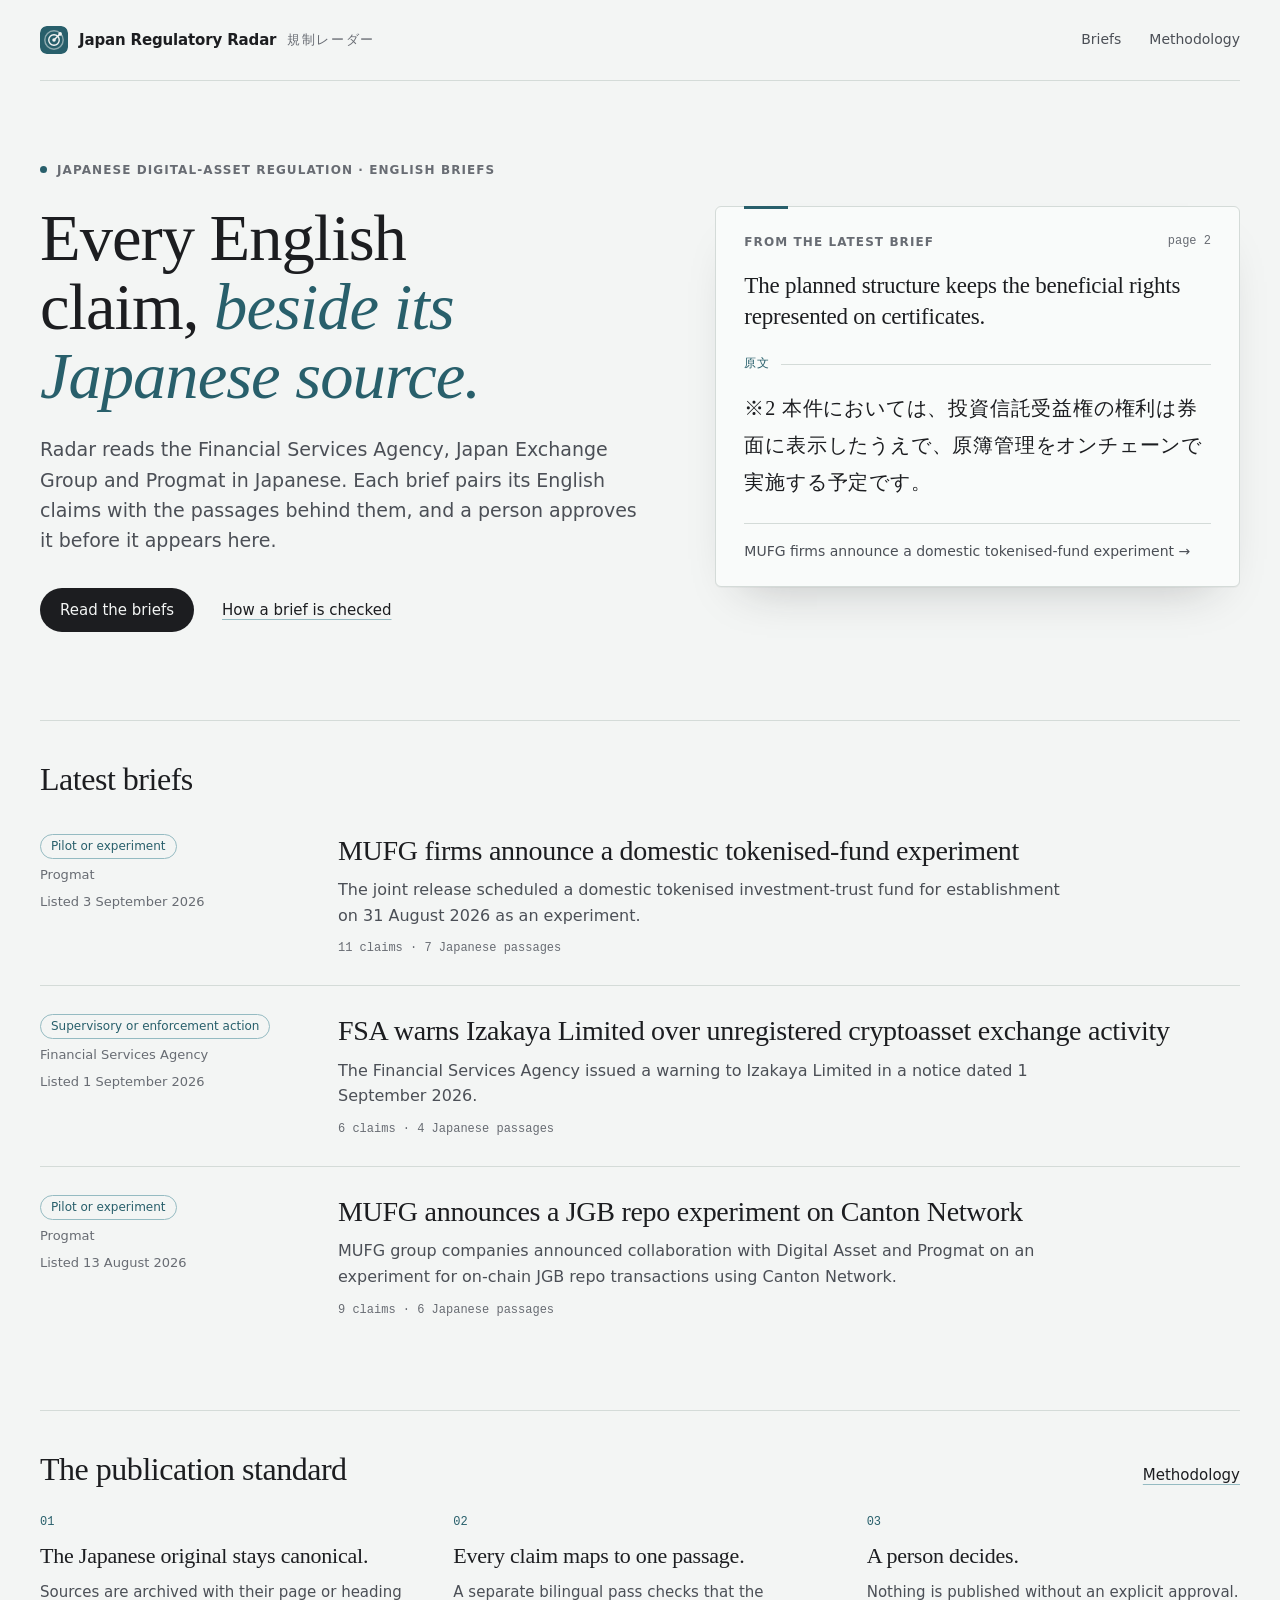
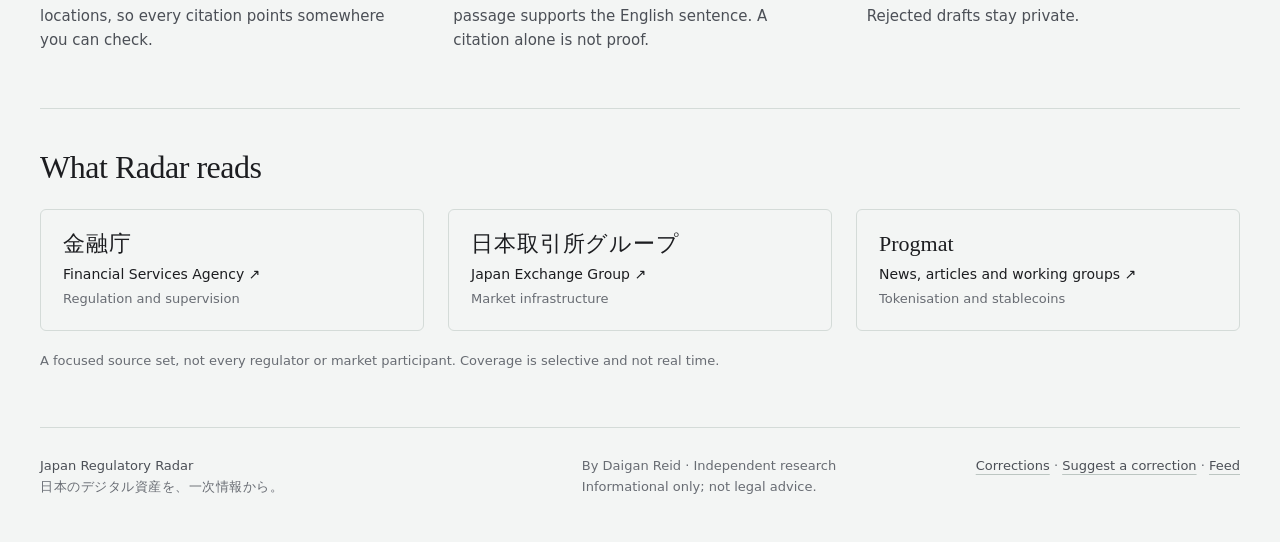
==== commit dbdb1086: "Add a feed, sitemap, social previews, recheck dates and a corrections page Rebuilt from current appr" ====
--- a/index.html
+++ b/index.html
@@ -3,6 +3,18 @@
 <head>
 <meta charset="utf-8"><meta name="viewport" content="width=device-width,initial-scale=1">
 <meta name="description" content="English briefs on Japanese digital-asset regulation and market infrastructure. Every claim is paired with the Japanese passage behind it, and a person approves each brief before it is published.">
+<link rel="canonical" href="https://daignrd.github.io/japan-regulatory-radar-site/">
+<link rel="alternate" type="application/atom+xml" title="Japan Regulatory Radar briefs" href="feed.xml">
+<meta property="og:site_name" content="Japan Regulatory Radar">
+<meta property="og:type" content="website">
+<meta property="og:title" content="Japanese digital-asset policy in English">
+<meta property="og:description" content="English briefs on Japanese digital-asset regulation and market infrastructure. Every claim is paired with the Japanese passage behind it, and a person approves each brief before it is published.">
+<meta property="og:url" content="https://daignrd.github.io/japan-regulatory-radar-site/">
+<meta property="og:image" content="https://daignrd.github.io/japan-regulatory-radar-site/assets/social-card.png">
+<meta property="og:image:width" content="1200">
+<meta property="og:image:height" content="630">
+<meta property="og:image:alt" content="Japan Regulatory Radar: English briefs on Japanese digital-asset regulation, each claim beside its Japanese source.">
+<meta name="twitter:card" content="summary_large_image">
 <meta name="color-scheme" content="light dark">
 <meta name="theme-color" content="#f3f5f4" media="(prefers-color-scheme: light)">
 <meta name="theme-color" content="#111516" media="(prefers-color-scheme: dark)">
@@ -91,6 +103,6 @@
 <footer class="colophon">
 <p class="colophon-name">Japan Regulatory Radar <span lang="ja">日本のデジタル資産を、一次情報から。</span></p>
 <p>By Daigan Reid · Independent research<br>Informational only; not legal advice.</p>
-<p><a href="https://github.com/daignrd/japan-regulatory-radar-site/issues/new" rel="noreferrer">Suggest a correction</a></p>
+<p><a href="corrections.html">Corrections</a> · <a href="https://github.com/daignrd/japan-regulatory-radar-site/issues/new" rel="noreferrer">Suggest a correction</a> · <a href="feed.xml">Feed</a></p>
 </footer>
 </body></html>
--- a/assets/site.css
+++ b/assets/site.css
@@ -265,7 +265,15 @@
 .page-head { padding: 64px 0 40px; max-width: 900px; }
 .page-head h1 { margin: 20px 0 18px; }
 .page-head .text-link { display: inline-block; margin-top: 24px; }
+.page-head .lede + p { margin-top: 14px; color: var(--ink-2); }
 .page-archive .brief-rows { border-top: 1px solid var(--rule); margin-bottom: 72px; }
+.corrections { padding-bottom: 80px; border-top: 1px solid var(--rule); max-width: 900px; }
+.corrections > p { padding-top: 24px; color: var(--ink-2); }
+.correction-log { list-style: none; margin: 0; padding: 0; }
+.correction-log li { display: grid; grid-template-columns: 250px minmax(0, 1fr); gap: 12px 48px; padding: 24px 0; border-bottom: 1px solid var(--rule); }
+.correction-log li > p { margin: 0; }
+.correction { grid-column: 1; margin: 0; font-size: 14px; line-height: 1.55; color: var(--ink-2); border-left: 2px solid var(--accent-line); padding-left: 12px; }
+@media (max-width: 720px) { .correction-log li { grid-template-columns: 1fr; } }
 .empty {
   margin: 0 0 80px;
   padding: 48px;
